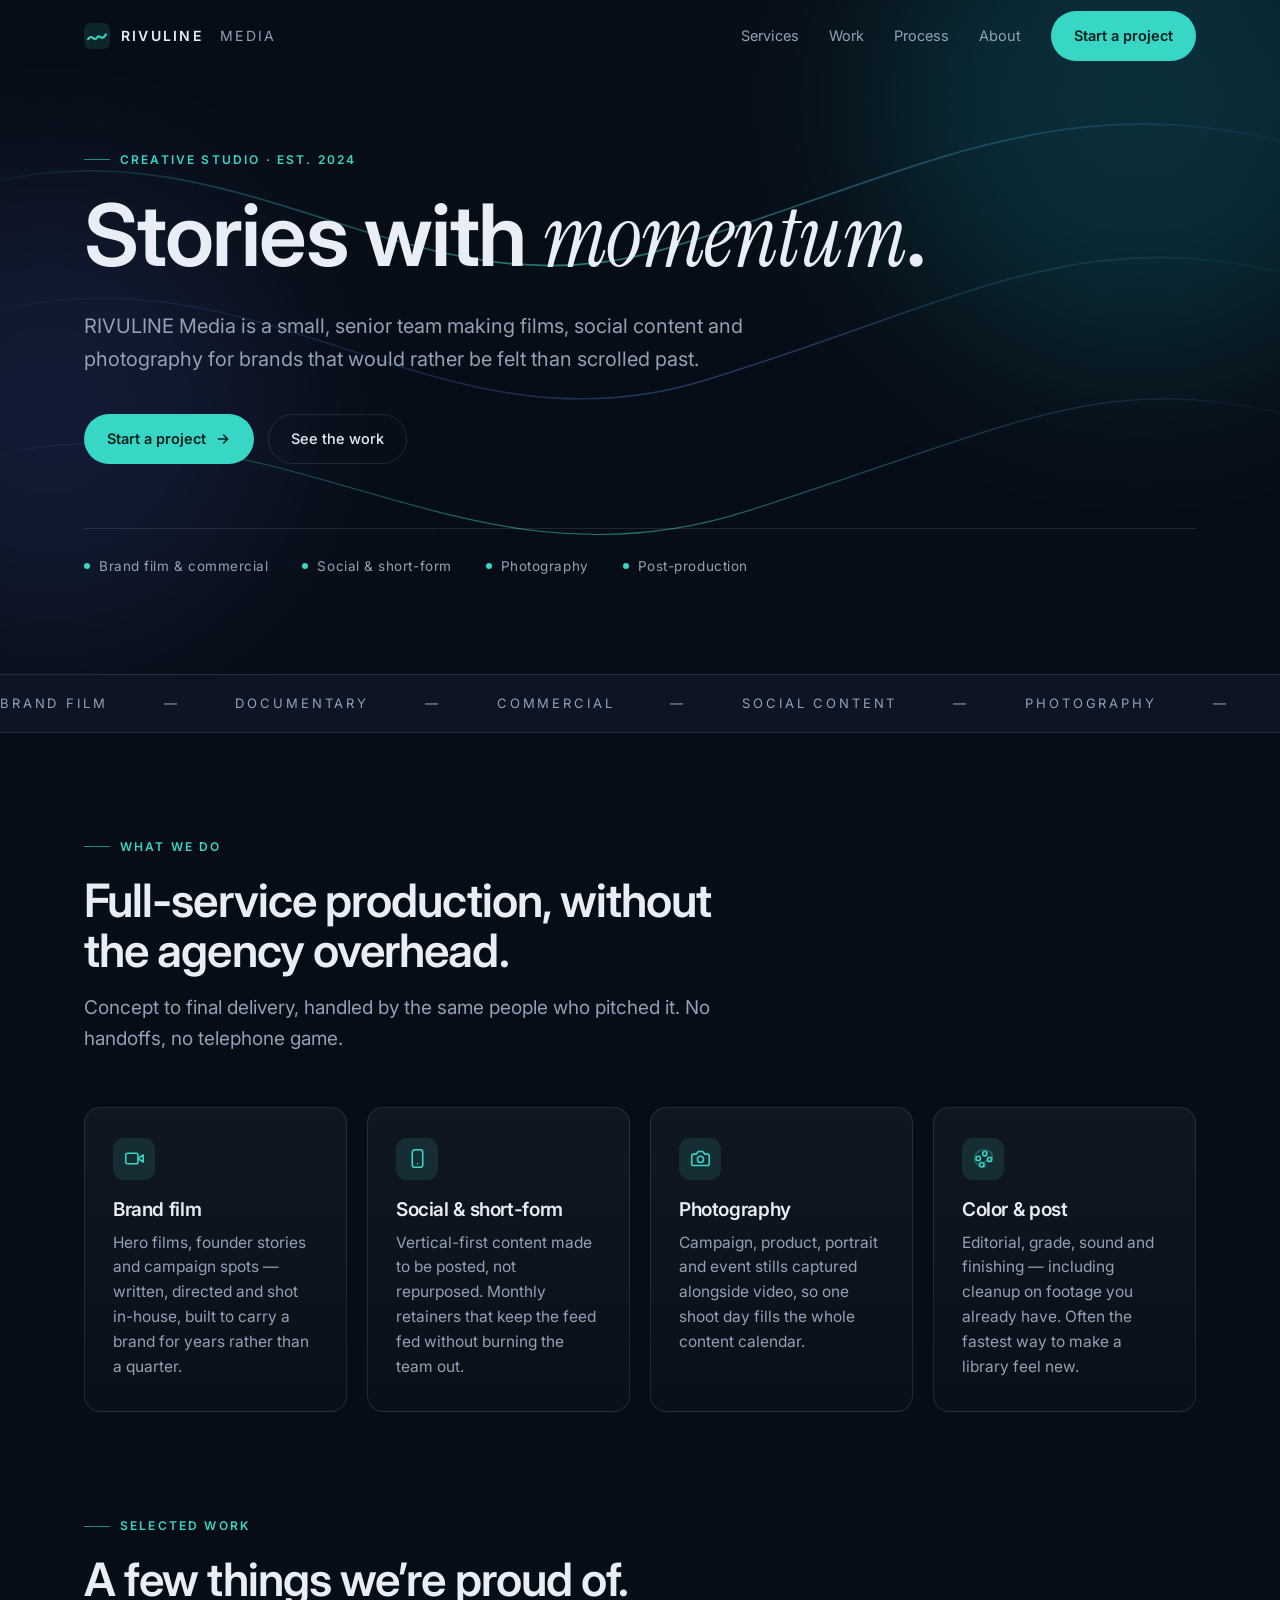
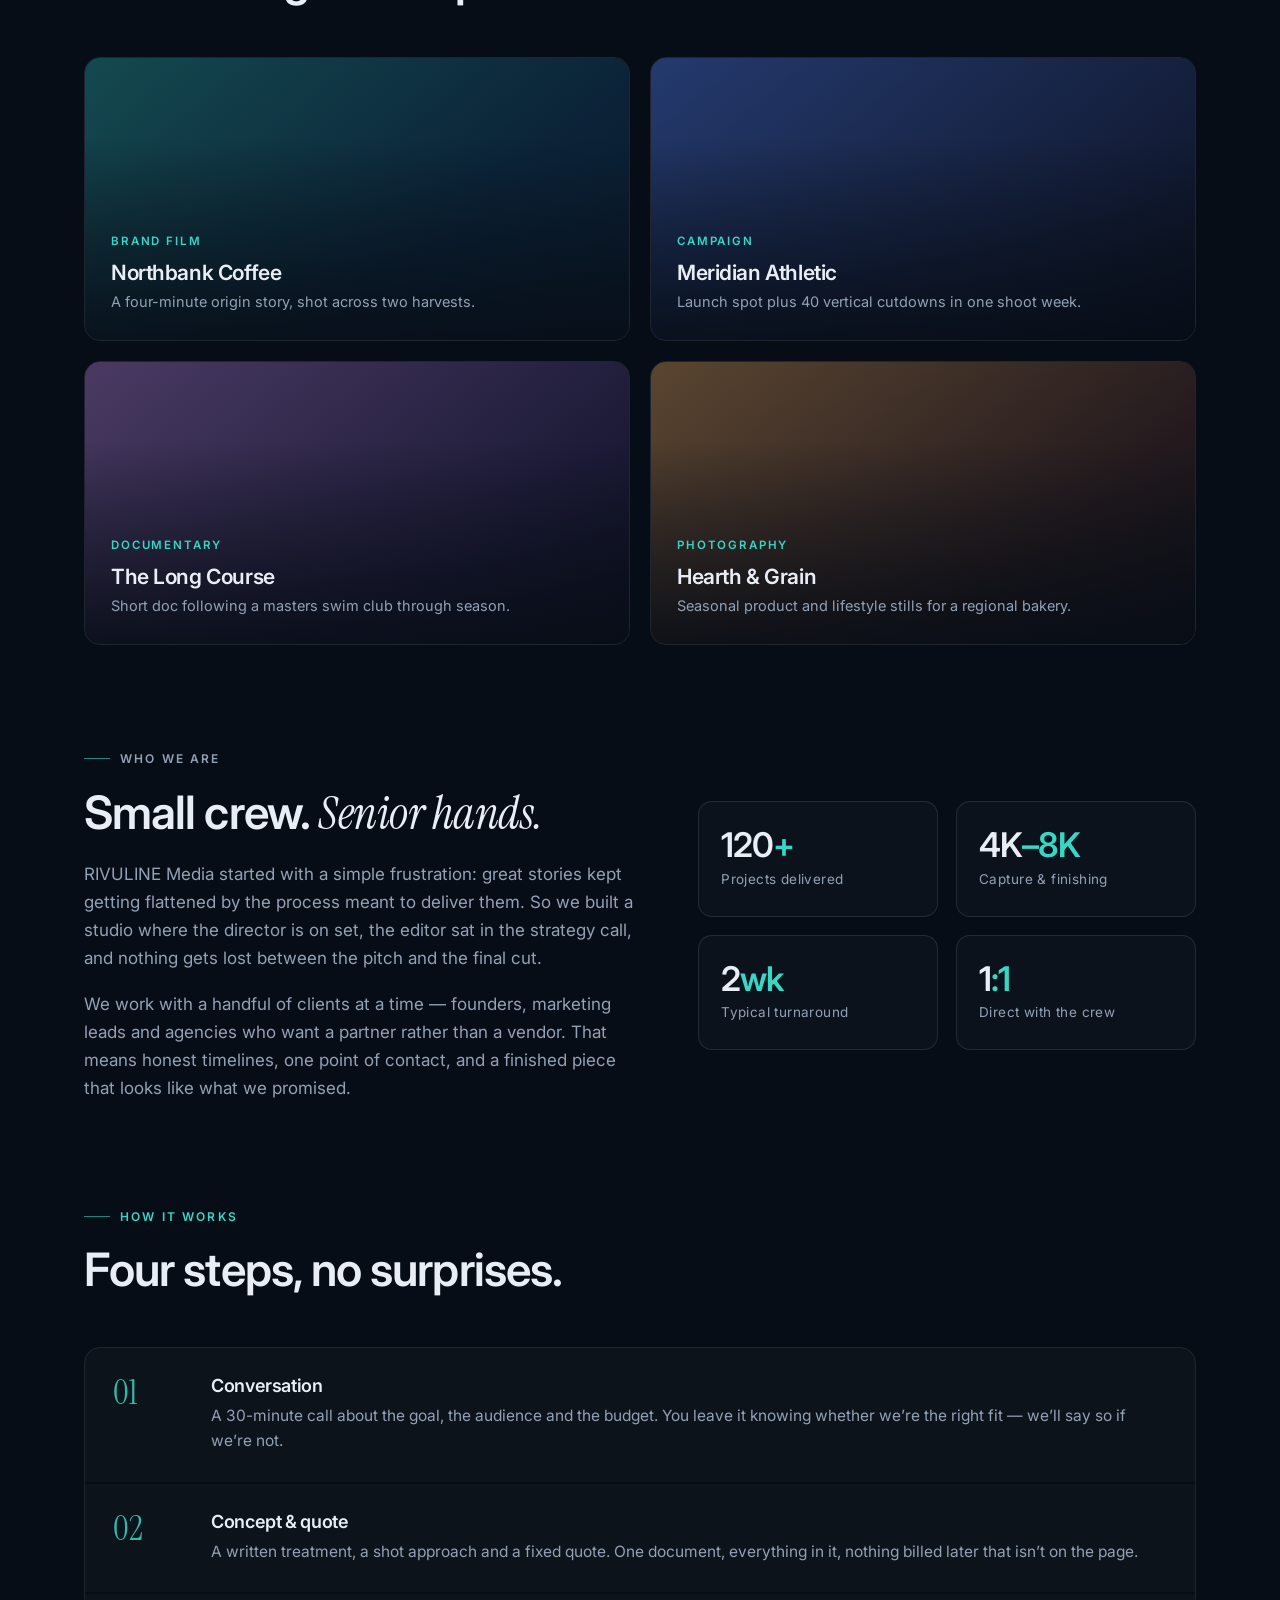
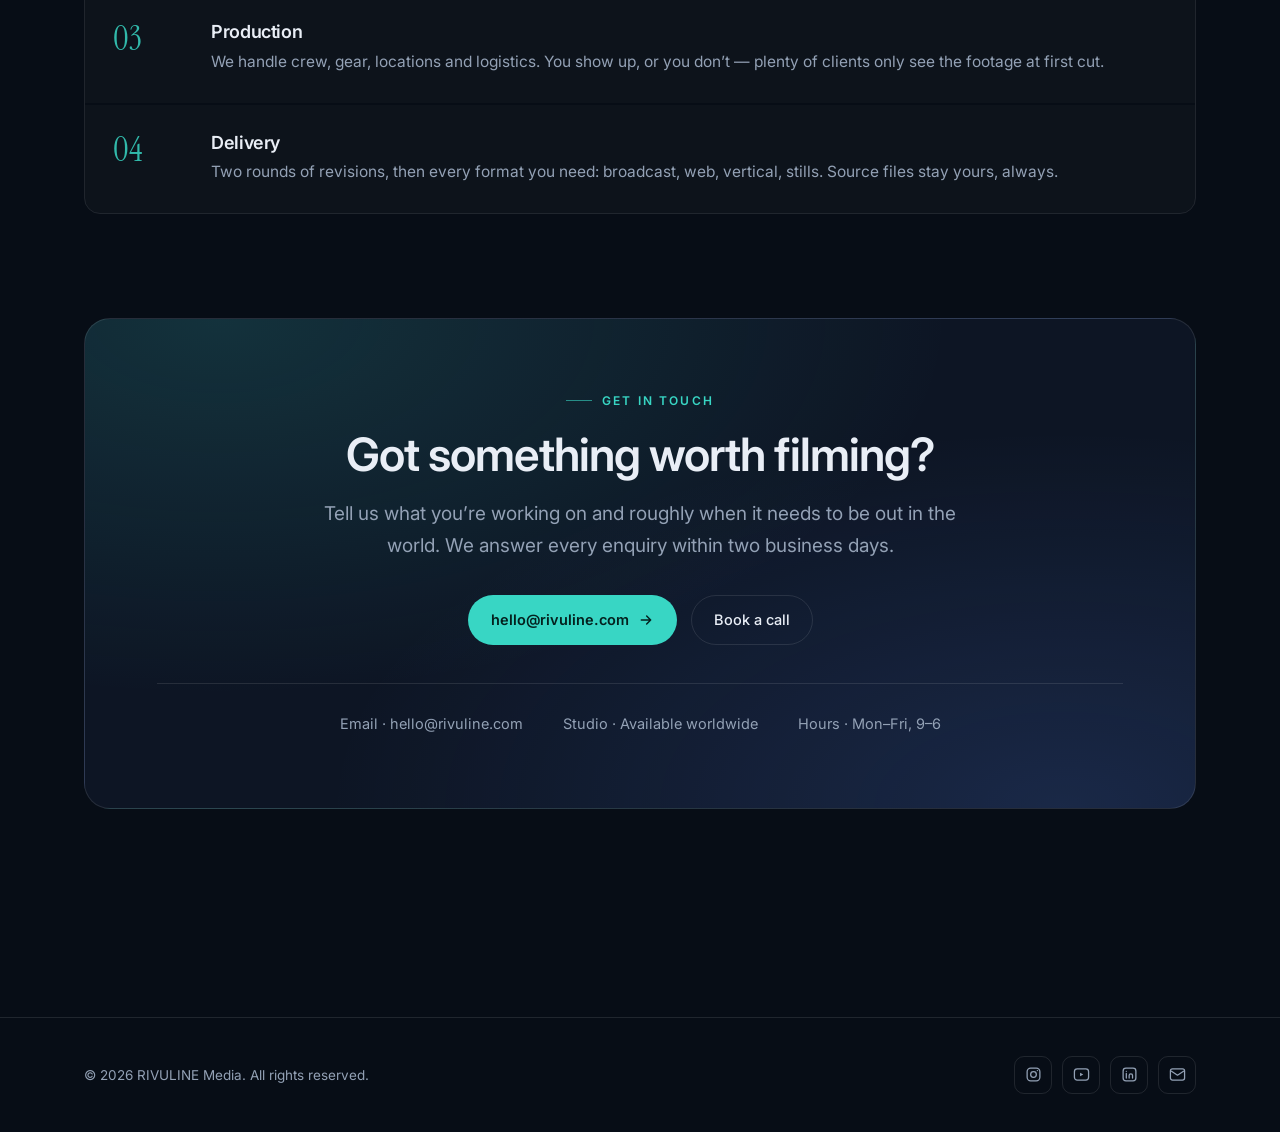
==== index.html @ d403c829 "Build single-page site for RIVULINE Media Replace the empty index.html with a complete, self-contain" ====
<!DOCTYPE html>
<html lang="en">
<head>
<meta charset="utf-8">
<meta name="viewport" content="width=device-width, initial-scale=1">
<title>RIVULINE Media — Stories with momentum</title>
<meta name="description" content="RIVULINE Media is a creative studio producing brand films, social content, photography and post-production for brands that want to be felt, not just seen.">
<meta name="theme-color" content="#070d16">

<meta property="og:type" content="website">
<meta property="og:title" content="RIVULINE Media — Stories with momentum">
<meta property="og:description" content="A creative studio producing brand films, social content, photography and post-production.">
<meta property="og:url" content="https://rivuline.com/">
<meta property="og:site_name" content="RIVULINE Media">
<meta name="twitter:card" content="summary_large_image">

<link rel="canonical" href="https://rivuline.com/">
<link rel="icon" href="data:image/svg+xml,%3Csvg xmlns='http://www.w3.org/2000/svg' viewBox='0 0 32 32'%3E%3Crect width='32' height='32' rx='8' fill='%23070d16'/%3E%3Cpath d='M5 20c4-8 8 4 11-2s5 6 11-4' fill='none' stroke='%2338d6c4' stroke-width='2.5' stroke-linecap='round'/%3E%3C/svg%3E">

<link rel="preconnect" href="https://fonts.googleapis.com">
<link rel="preconnect" href="https://fonts.gstatic.com" crossorigin>
<link href="https://fonts.googleapis.com/css2?family=Inter:wght@400;500;600&family=Instrument+Serif:ital@0;1&display=swap" rel="stylesheet">

<style>
:root{
  --ink:#070d16;
  --ink-2:#0d1524;
  --line:rgba(255,255,255,.10);
  --text:#e9eef6;
  --muted:#93a1b5;
  --accent:#38d6c4;
  --accent-2:#5b8cff;
  --max:1160px;
  --r:16px;
  --sans:"Inter",-apple-system,BlinkMacSystemFont,"Segoe UI",Roboto,Helvetica,Arial,sans-serif;
  --serif:"Instrument Serif",Georgia,"Times New Roman",serif;
}

*,*::before,*::after{box-sizing:border-box}
html{scroll-behavior:smooth;-webkit-text-size-adjust:100%}
body{
  margin:0;
  background:var(--ink);
  color:var(--text);
  font-family:var(--sans);
  font-size:17px;
  line-height:1.65;
  -webkit-font-smoothing:antialiased;
  overflow-x:hidden;
}
img{max-width:100%;display:block}
a{color:inherit}
::selection{background:var(--accent);color:var(--ink)}
:focus-visible{outline:2px solid var(--accent);outline-offset:3px;border-radius:4px}

.wrap{width:100%;max-width:var(--max);margin-inline:auto;padding-inline:24px}
section{position:relative}
.eyebrow{
  font-size:12px;letter-spacing:.18em;text-transform:uppercase;
  color:var(--accent);font-weight:600;margin:0 0 18px;
  display:flex;align-items:center;gap:10px;
}
.eyebrow::before{content:"";width:26px;height:1px;background:var(--accent);opacity:.6}
h1,h2,h3{line-height:1.1;margin:0;font-weight:600;letter-spacing:-.02em}
h2{font-size:clamp(30px,4.6vw,46px)}
.lede{color:var(--muted);font-size:clamp(16px,1.6vw,19px);max-width:56ch}
em.s{font-family:var(--serif);font-style:italic;font-weight:400;letter-spacing:-.01em}

/* ---------- nav ---------- */
.nav{
  position:fixed;inset:0 0 auto 0;z-index:50;
  transition:background .3s ease,border-color .3s ease,backdrop-filter .3s ease;
  border-bottom:1px solid transparent;
}
.nav.scrolled{
  background:rgba(7,13,22,.78);
  backdrop-filter:blur(14px);-webkit-backdrop-filter:blur(14px);
  border-bottom-color:var(--line);
}
.nav-in{display:flex;align-items:center;justify-content:space-between;height:72px;gap:16px}
.brand{
  display:flex;align-items:center;gap:11px;
  font-weight:600;letter-spacing:.16em;font-size:14px;text-decoration:none;
}
.brand svg{width:26px;height:26px;flex:none}
.brand span.sub{color:var(--muted);letter-spacing:.16em;font-weight:400}
.nav-links{display:flex;align-items:center;gap:30px}
.nav-links a{
  text-decoration:none;font-size:14.5px;color:var(--muted);
  transition:color .2s ease;
}
.nav-links a:hover{color:var(--text)}
.nav-links a.btn-primary,.nav-links a.btn-primary:hover{color:#04211e}
.nav-links a.btn-ghost,.nav-links a.btn-ghost:hover{color:var(--text)}
.btn{
  display:inline-flex;align-items:center;justify-content:center;gap:9px;
  padding:12px 22px;border-radius:999px;font-size:14.5px;font-weight:500;
  text-decoration:none;border:1px solid var(--line);
  transition:transform .2s ease,background .2s ease,border-color .2s ease,color .2s ease;
  white-space:nowrap;
}
.btn:hover{transform:translateY(-2px)}
.btn-primary{background:var(--accent);color:#04211e;border-color:transparent;font-weight:600}
.btn-primary:hover{background:#4ee7d4}
.btn-ghost:hover{border-color:rgba(255,255,255,.3);background:rgba(255,255,255,.04)}
.menu-btn{
  display:none;background:none;border:1px solid var(--line);color:var(--text);
  border-radius:10px;width:42px;height:42px;cursor:pointer;padding:0;
}
.menu-btn svg{width:20px;height:20px;margin:auto}

/* ---------- hero ---------- */
.hero{padding:150px 0 96px;overflow:hidden}
.hero-bg{position:absolute;inset:0;z-index:-1;pointer-events:none}
.hero-bg .glow{
  position:absolute;border-radius:50%;filter:blur(90px);opacity:.4;
}
.glow-a{width:520px;height:520px;background:#0f5f6b;top:-160px;right:-120px}
.glow-b{width:460px;height:460px;background:#22305e;top:180px;left:-180px;opacity:.5}
.streams{position:absolute;inset:0;width:100%;height:100%}
.streams path{
  fill:none;stroke-linecap:round;
  stroke-dasharray:1400;stroke-dashoffset:1400;
  animation:draw 3s cubic-bezier(.22,.8,.3,1) forwards;
}
@keyframes draw{to{stroke-dashoffset:0}}
.hero h1{font-size:clamp(42px,7.4vw,86px);max-width:16ch;margin-bottom:26px}
.hero .lede{font-size:clamp(17px,1.8vw,20px)}
.hero-actions{display:flex;flex-wrap:wrap;gap:14px;margin-top:38px}
.hero-meta{
  display:flex;flex-wrap:wrap;gap:14px 34px;margin-top:64px;
  padding-top:26px;border-top:1px solid var(--line);
  color:var(--muted);font-size:13.5px;letter-spacing:.04em;
}
.hero-meta span{display:flex;align-items:center;gap:9px}
.dot{width:6px;height:6px;border-radius:50%;background:var(--accent);flex:none}

/* ---------- marquee ---------- */
.strip{border-block:1px solid var(--line);background:var(--ink-2);overflow:hidden;padding:18px 0}
.track{display:flex;gap:56px;width:max-content;animation:slide 34s linear infinite}
.strip:hover .track{animation-play-state:paused}
@keyframes slide{to{transform:translateX(-50%)}}
.track span{
  color:var(--muted);font-size:13px;letter-spacing:.22em;text-transform:uppercase;
  white-space:nowrap;
}

/* ---------- generic section ---------- */
.sec{padding:104px 0}
.sec-head{max-width:62ch;margin-bottom:52px}

/* ---------- services ---------- */
.grid{display:grid;gap:20px}
.services{grid-template-columns:repeat(auto-fit,minmax(258px,1fr))}
.card{
  background:linear-gradient(180deg,rgba(255,255,255,.045),rgba(255,255,255,.015));
  border:1px solid var(--line);border-radius:var(--r);
  padding:30px 28px 32px;
  transition:transform .25s ease,border-color .25s ease,background .25s ease;
}
.card:hover{transform:translateY(-5px);border-color:rgba(56,214,196,.45)}
.card .ic{
  width:42px;height:42px;border-radius:11px;display:grid;place-items:center;
  background:rgba(56,214,196,.12);color:var(--accent);margin-bottom:20px;
}
.card .ic svg{width:21px;height:21px}
.card h3{font-size:19px;margin-bottom:10px}
.card p{margin:0;color:var(--muted);font-size:15.5px;line-height:1.6}

/* ---------- work ---------- */
.work{grid-template-columns:repeat(2,1fr)}
.tile{
  position:relative;border:1px solid var(--line);border-radius:var(--r);
  overflow:hidden;min-height:284px;display:flex;flex-direction:column;
  justify-content:flex-end;padding:26px;text-decoration:none;isolation:isolate;
  transition:transform .3s ease,border-color .3s ease;
}
.tile:hover{transform:translateY(-5px);border-color:rgba(255,255,255,.26)}
.tile::before{
  content:"";position:absolute;inset:0;z-index:-2;
  transition:transform .5s ease;
}
.tile:hover::before{transform:scale(1.06)}
.tile::after{
  content:"";position:absolute;inset:0;z-index:-1;
  background:linear-gradient(180deg,rgba(7,13,22,0) 28%,rgba(7,13,22,.86) 100%);
}
.t1::before{background:linear-gradient(140deg,#14494f,#0b2338 65%,#0a1a2c)}
.t2::before{background:linear-gradient(140deg,#243a6e,#131d38 70%,#0a1120)}
.t3::before{background:linear-gradient(140deg,#4a3a63,#1d1b38 70%,#0d1020)}
.t4::before{background:linear-gradient(140deg,#5a4530,#241a1e 70%,#0f1018)}
.tile .tag{
  font-size:11.5px;letter-spacing:.16em;text-transform:uppercase;
  color:var(--accent);margin-bottom:10px;font-weight:600;
}
.tile h3{font-size:21px;margin-bottom:6px}
.tile p{margin:0;color:var(--muted);font-size:14.5px}

/* ---------- about / stats ---------- */
.split{display:grid;grid-template-columns:1.05fr .95fr;gap:64px;align-items:center}
.stats{display:grid;grid-template-columns:1fr 1fr;gap:18px}
.stat{
  border:1px solid var(--line);border-radius:14px;padding:24px 22px;
  background:rgba(255,255,255,.025);
}
.stat b{display:block;font-size:34px;font-weight:600;letter-spacing:-.03em;line-height:1.1}
.stat b .u{color:var(--accent)}
.stat small{color:var(--muted);font-size:13.5px;letter-spacing:.03em}
.about p{color:var(--muted);margin:0 0 18px}
.about p:last-of-type{margin-bottom:0}

/* ---------- process ---------- */
.steps{counter-reset:s;display:grid;gap:2px;border:1px solid var(--line);border-radius:var(--r);overflow:hidden}
.step{
  display:grid;grid-template-columns:76px 1fr;gap:22px;align-items:start;
  padding:28px;background:rgba(255,255,255,.022);
  transition:background .25s ease;
}
.step:hover{background:rgba(255,255,255,.05)}
.step .n{
  font-family:var(--serif);font-size:34px;line-height:1;color:var(--accent);opacity:.85;
}
.step h3{font-size:18px;margin-bottom:7px}
.step p{margin:0;color:var(--muted);font-size:15.5px}

/* ---------- contact ---------- */
.cta{
  border:1px solid var(--line);border-radius:26px;padding:clamp(36px,6vw,72px);
  background:
    radial-gradient(120% 140% at 12% 0%,rgba(56,214,196,.15),transparent 55%),
    radial-gradient(120% 140% at 88% 100%,rgba(91,140,255,.16),transparent 55%),
    var(--ink-2);
  text-align:center;
}
.cta h2{margin-bottom:16px}
.cta .lede{margin-inline:auto;text-align:center}
.cta-actions{display:flex;flex-wrap:wrap;gap:14px;justify-content:center;margin-top:34px}
.contact-lines{
  display:flex;flex-wrap:wrap;gap:12px 40px;justify-content:center;
  margin-top:38px;padding-top:28px;border-top:1px solid var(--line);
  font-size:14.5px;color:var(--muted);
}
.contact-lines a{text-decoration:none;transition:color .2s ease}
.contact-lines a:hover{color:var(--accent)}

/* ---------- footer ---------- */
footer{border-top:1px solid var(--line);margin-top:104px;padding:38px 0}
.foot{display:flex;flex-wrap:wrap;gap:18px;align-items:center;justify-content:space-between}
.foot p{margin:0;color:var(--muted);font-size:13.5px}
.socials{display:flex;gap:10px}
.socials a{
  width:38px;height:38px;border:1px solid var(--line);border-radius:10px;
  display:grid;place-items:center;color:var(--muted);
  transition:color .2s ease,border-color .2s ease,transform .2s ease;
}
.socials a:hover{color:var(--accent);border-color:rgba(56,214,196,.5);transform:translateY(-2px)}
.socials svg{width:17px;height:17px}

/* ---------- reveal ---------- */
.rv{opacity:0;transform:translateY(22px);transition:opacity .7s ease,transform .7s ease}
.rv.in{opacity:1;transform:none}

/* ---------- responsive ---------- */
@media (max-width:900px){
  .split{grid-template-columns:1fr;gap:44px}
}
@media (max-width:640px){
  .work{grid-template-columns:1fr}
}
@media (max-width:760px){
  .menu-btn{display:grid}
  .nav-links{
    position:absolute;top:72px;left:0;right:0;
    flex-direction:column;align-items:stretch;gap:0;
    background:rgba(7,13,22,.97);backdrop-filter:blur(14px);
    border-block:1px solid var(--line);padding:8px 24px 20px;
    display:none;
  }
  .nav-links.open{display:flex}
  .nav-links a{padding:14px 0;border-bottom:1px solid var(--line);font-size:16px}
  .nav-links .btn{margin-top:14px;border-bottom:none;justify-content:center}
  .hero{padding:120px 0 76px}
  .sec{padding:76px 0}
  .step{grid-template-columns:1fr;gap:10px;padding:24px}
  .stats{grid-template-columns:1fr 1fr}
}
@media (max-width:420px){
  .hero-actions .btn{width:100%}
}
@media (prefers-reduced-motion:reduce){
  html{scroll-behavior:auto}
  *,*::before,*::after{animation-duration:.001ms!important;animation-iteration-count:1!important;transition-duration:.001ms!important}
  .rv{opacity:1;transform:none}
  .streams path{stroke-dashoffset:0}
}
</style>
</head>
<body>

<!-- ============ NAV ============ -->
<header class="nav" id="nav">
  <div class="wrap nav-in">
    <a class="brand" href="#top" aria-label="RIVULINE Media home">
      <svg viewBox="0 0 32 32" aria-hidden="true">
        <rect width="32" height="32" rx="8" fill="rgba(56,214,196,.12)"/>
        <path d="M5 20c4-8 8 4 11-2s5 6 11-4" fill="none" stroke="#38d6c4" stroke-width="2.5" stroke-linecap="round"/>
      </svg>
      RIVULINE&nbsp;<span class="sub">MEDIA</span>
    </a>

    <nav class="nav-links" id="navLinks" aria-label="Primary">
      <a href="#services">Services</a>
      <a href="#work">Work</a>
      <a href="#process">Process</a>
      <a href="#about">About</a>
      <a class="btn btn-primary" href="#contact">Start a project</a>
    </nav>

    <button class="menu-btn" id="menuBtn" aria-label="Toggle menu" aria-expanded="false" aria-controls="navLinks">
      <svg viewBox="0 0 24 24" fill="none" stroke="currentColor" stroke-width="2" stroke-linecap="round" aria-hidden="true">
        <path d="M3 6h18M3 12h18M3 18h18"/>
      </svg>
    </button>
  </div>
</header>

<main id="top">

<!-- ============ HERO ============ -->
<section class="hero">
  <div class="hero-bg" aria-hidden="true">
    <div class="glow glow-a"></div>
    <div class="glow glow-b"></div>
    <svg class="streams" viewBox="0 0 1200 620" preserveAspectRatio="xMidYMid slice">
      <defs>
        <linearGradient id="g1" x1="0" y1="0" x2="1" y2="0">
          <stop offset="0%" stop-color="#38d6c4" stop-opacity="0"/>
          <stop offset="45%" stop-color="#38d6c4" stop-opacity=".55"/>
          <stop offset="100%" stop-color="#5b8cff" stop-opacity="0"/>
        </linearGradient>
        <linearGradient id="g2" x1="0" y1="0" x2="1" y2="0">
          <stop offset="0%" stop-color="#5b8cff" stop-opacity="0"/>
          <stop offset="55%" stop-color="#5b8cff" stop-opacity=".35"/>
          <stop offset="100%" stop-color="#38d6c4" stop-opacity="0"/>
        </linearGradient>
      </defs>
      <path d="M-40 180C220 90 380 300 620 230S1000 60 1260 150" stroke="url(#g1)" stroke-width="1.6"/>
      <path d="M-40 300C240 200 400 430 660 350S1020 190 1260 270" stroke="url(#g2)" stroke-width="1.4" style="animation-delay:.25s"/>
      <path d="M-40 430C260 340 420 560 700 470S1040 330 1260 400" stroke="url(#g1)" stroke-width="1.1" style="animation-delay:.5s"/>
    </svg>
  </div>

  <div class="wrap">
    <p class="eyebrow rv">Creative studio &middot; Est. 2024</p>
    <h1 class="rv">Stories with <em class="s">momentum</em>.</h1>
    <p class="lede rv">RIVULINE Media is a small, senior team making films, social content and photography for brands that would rather be felt than scrolled past.</p>
    <div class="hero-actions rv">
      <a class="btn btn-primary" href="#contact">
        Start a project
        <svg viewBox="0 0 24 24" width="16" height="16" fill="none" stroke="currentColor" stroke-width="2.2" stroke-linecap="round" stroke-linejoin="round" aria-hidden="true"><path d="M5 12h14M13 6l6 6-6 6"/></svg>
      </a>
      <a class="btn btn-ghost" href="#work">See the work</a>
    </div>
    <div class="hero-meta rv">
      <span><i class="dot"></i> Brand film &amp; commercial</span>
      <span><i class="dot"></i> Social &amp; short-form</span>
      <span><i class="dot"></i> Photography</span>
      <span><i class="dot"></i> Post-production</span>
    </div>
  </div>
</section>

<!-- ============ MARQUEE ============ -->
<div class="strip" aria-hidden="true">
  <div class="track">
    <span>Brand Film</span><span>&mdash;</span><span>Documentary</span><span>&mdash;</span><span>Commercial</span><span>&mdash;</span><span>Social Content</span><span>&mdash;</span><span>Photography</span><span>&mdash;</span><span>Color &amp; Post</span><span>&mdash;</span>
    <span>Brand Film</span><span>&mdash;</span><span>Documentary</span><span>&mdash;</span><span>Commercial</span><span>&mdash;</span><span>Social Content</span><span>&mdash;</span><span>Photography</span><span>&mdash;</span><span>Color &amp; Post</span><span>&mdash;</span>
  </div>
</div>

<!-- ============ SERVICES ============ -->
<section class="sec" id="services">
  <div class="wrap">
    <div class="sec-head rv">
      <p class="eyebrow">What we do</p>
      <h2>Full-service production, without the agency overhead.</h2>
      <p class="lede" style="margin-top:16px">Concept to final delivery, handled by the same people who pitched it. No handoffs, no telephone game.</p>
    </div>

    <div class="grid services">
      <article class="card rv">
        <div class="ic"><svg viewBox="0 0 24 24" fill="none" stroke="currentColor" stroke-width="1.8" stroke-linecap="round" stroke-linejoin="round" aria-hidden="true"><path d="m22 8-6 4 6 4V8Z"/><rect x="2" y="6" width="14" height="12" rx="2"/></svg></div>
        <h3>Brand film</h3>
        <p>Hero films, founder stories and campaign spots — written, directed and shot in-house, built to carry a brand for years rather than a quarter.</p>
      </article>

      <article class="card rv">
        <div class="ic"><svg viewBox="0 0 24 24" fill="none" stroke="currentColor" stroke-width="1.8" stroke-linecap="round" stroke-linejoin="round" aria-hidden="true"><rect x="6" y="2" width="12" height="20" rx="3"/><path d="M12 18h.01"/></svg></div>
        <h3>Social &amp; short-form</h3>
        <p>Vertical-first content made to be posted, not repurposed. Monthly retainers that keep the feed fed without burning the team out.</p>
      </article>

      <article class="card rv">
        <div class="ic"><svg viewBox="0 0 24 24" fill="none" stroke="currentColor" stroke-width="1.8" stroke-linecap="round" stroke-linejoin="round" aria-hidden="true"><path d="M14.5 4h-5L7 7H4a2 2 0 0 0-2 2v9a2 2 0 0 0 2 2h16a2 2 0 0 0 2-2V9a2 2 0 0 0-2-2h-3l-2.5-3Z"/><circle cx="12" cy="13" r="3.5"/></svg></div>
        <h3>Photography</h3>
        <p>Campaign, product, portrait and event stills captured alongside video, so one shoot day fills the whole content calendar.</p>
      </article>

      <article class="card rv">
        <div class="ic"><svg viewBox="0 0 24 24" fill="none" stroke="currentColor" stroke-width="1.8" stroke-linecap="round" stroke-linejoin="round" aria-hidden="true"><circle cx="13.5" cy="6.5" r="2.5"/><circle cx="19" cy="13" r="2.5"/><circle cx="6" cy="12" r="2.5"/><circle cx="10" cy="19" r="2.5"/><path d="M12 2a10 10 0 1 0 0 20c1.1 0 2-.9 2-2 0-1.5-1-1.8-1-3 0-1.1.9-2 2-2h1a6 6 0 0 0 6-6c0-4.4-4.5-7-10-7Z" opacity=".35"/></svg></div>
        <h3>Color &amp; post</h3>
        <p>Editorial, grade, sound and finishing — including cleanup on footage you already have. Often the fastest way to make a library feel new.</p>
      </article>
    </div>
  </div>
</section>

<!-- ============ WORK ============ -->
<section class="sec" id="work" style="padding-top:0">
  <div class="wrap">
    <div class="sec-head rv">
      <p class="eyebrow">Selected work</p>
      <h2>A few things we&rsquo;re proud of.</h2>
    </div>

    <div class="grid work">
      <a class="tile t1 rv" href="#contact">
        <span class="tag">Brand film</span>
        <h3>Northbank Coffee</h3>
        <p>A four-minute origin story, shot across two harvests.</p>
      </a>
      <a class="tile t2 rv" href="#contact">
        <span class="tag">Campaign</span>
        <h3>Meridian Athletic</h3>
        <p>Launch spot plus 40 vertical cutdowns in one shoot week.</p>
      </a>
      <a class="tile t3 rv" href="#contact">
        <span class="tag">Documentary</span>
        <h3>The Long Course</h3>
        <p>Short doc following a masters swim club through season.</p>
      </a>
      <a class="tile t4 rv" href="#contact">
        <span class="tag">Photography</span>
        <h3>Hearth &amp; Grain</h3>
        <p>Seasonal product and lifestyle stills for a regional bakery.</p>
      </a>
    </div>
  </div>
</section>

<!-- ============ ABOUT ============ -->
<section class="sec" id="about" style="padding-top:0">
  <div class="wrap split">
    <div class="about rv">
      <p class="eyebrow">Who we are</p>
      <h2 style="margin-bottom:22px">Small crew. <em class="s">Senior hands.</em></h2>
      <p>RIVULINE Media started with a simple frustration: great stories kept getting flattened by the process meant to deliver them. So we built a studio where the director is on set, the editor sat in the strategy call, and nothing gets lost between the pitch and the final cut.</p>
      <p>We work with a handful of clients at a time — founders, marketing leads and agencies who want a partner rather than a vendor. That means honest timelines, one point of contact, and a finished piece that looks like what we promised.</p>
    </div>

    <div class="stats rv">
      <div class="stat"><b>120<span class="u">+</span></b><small>Projects delivered</small></div>
      <div class="stat"><b>4K<span class="u">&ndash;8K</span></b><small>Capture &amp; finishing</small></div>
      <div class="stat"><b>2<span class="u">wk</span></b><small>Typical turnaround</small></div>
      <div class="stat"><b>1<span class="u">:1</span></b><small>Direct with the crew</small></div>
    </div>
  </div>
</section>

<!-- ============ PROCESS ============ -->
<section class="sec" id="process" style="padding-top:0">
  <div class="wrap">
    <div class="sec-head rv">
      <p class="eyebrow">How it works</p>
      <h2>Four steps, no surprises.</h2>
    </div>

    <div class="steps rv">
      <div class="step">
        <div class="n">01</div>
        <div><h3>Conversation</h3><p>A 30-minute call about the goal, the audience and the budget. You leave it knowing whether we&rsquo;re the right fit — we&rsquo;ll say so if we&rsquo;re not.</p></div>
      </div>
      <div class="step">
        <div class="n">02</div>
        <div><h3>Concept &amp; quote</h3><p>A written treatment, a shot approach and a fixed quote. One document, everything in it, nothing billed later that isn&rsquo;t on the page.</p></div>
      </div>
      <div class="step">
        <div class="n">03</div>
        <div><h3>Production</h3><p>We handle crew, gear, locations and logistics. You show up, or you don&rsquo;t — plenty of clients only see the footage at first cut.</p></div>
      </div>
      <div class="step">
        <div class="n">04</div>
        <div><h3>Delivery</h3><p>Two rounds of revisions, then every format you need: broadcast, web, vertical, stills. Source files stay yours, always.</p></div>
      </div>
    </div>
  </div>
</section>

<!-- ============ CONTACT ============ -->
<section class="sec" id="contact" style="padding-top:0">
  <div class="wrap">
    <div class="cta rv">
      <p class="eyebrow" style="justify-content:center">Get in touch</p>
      <h2>Got something worth filming?</h2>
      <p class="lede">Tell us what you&rsquo;re working on and roughly when it needs to be out in the world. We answer every enquiry within two business days.</p>
      <div class="cta-actions">
        <a class="btn btn-primary" href="mailto:hello@rivuline.com?subject=Project%20enquiry">
          hello@rivuline.com
          <svg viewBox="0 0 24 24" width="16" height="16" fill="none" stroke="currentColor" stroke-width="2.2" stroke-linecap="round" stroke-linejoin="round" aria-hidden="true"><path d="M5 12h14M13 6l6 6-6 6"/></svg>
        </a>
        <a class="btn btn-ghost" href="mailto:hello@rivuline.com?subject=Book%20a%20call">Book a call</a>
      </div>
      <div class="contact-lines">
        <span>Email &middot; <a href="mailto:hello@rivuline.com">hello@rivuline.com</a></span>
        <span>Studio &middot; Available worldwide</span>
        <span>Hours &middot; Mon&ndash;Fri, 9&ndash;6</span>
      </div>
    </div>
  </div>
</section>

</main>

<!-- ============ FOOTER ============ -->
<footer>
  <div class="wrap foot">
    <p>&copy; <span id="yr">2026</span> RIVULINE Media. All rights reserved.</p>
    <div class="socials">
      <a href="#" aria-label="Instagram">
        <svg viewBox="0 0 24 24" fill="none" stroke="currentColor" stroke-width="1.8" aria-hidden="true"><rect x="3" y="3" width="18" height="18" rx="5"/><circle cx="12" cy="12" r="4"/><circle cx="17.5" cy="6.5" r="1" fill="currentColor" stroke="none"/></svg>
      </a>
      <a href="#" aria-label="Vimeo">
        <svg viewBox="0 0 24 24" fill="none" stroke="currentColor" stroke-width="1.8" stroke-linejoin="round" aria-hidden="true"><rect x="2" y="4" width="20" height="16" rx="4"/><path d="M10 9.5v5l4.5-2.5L10 9.5Z" fill="currentColor" stroke="none"/></svg>
      </a>
      <a href="#" aria-label="LinkedIn">
        <svg viewBox="0 0 24 24" fill="none" stroke="currentColor" stroke-width="1.8" stroke-linecap="round" aria-hidden="true"><rect x="3" y="3" width="18" height="18" rx="4"/><path d="M7.5 10.5V17M7.5 7.5v.01M11.5 17v-3.6a2.4 2.4 0 0 1 4.8 0V17"/></svg>
      </a>
      <a href="mailto:hello@rivuline.com" aria-label="Email">
        <svg viewBox="0 0 24 24" fill="none" stroke="currentColor" stroke-width="1.8" stroke-linejoin="round" aria-hidden="true"><rect x="2" y="4" width="20" height="16" rx="3"/><path d="m3 7 9 6 9-6"/></svg>
      </a>
    </div>
  </div>
</footer>

<script>
(function () {
  // year
  document.getElementById('yr').textContent = new Date().getFullYear();

  // sticky nav state
  var nav = document.getElementById('nav');
  var onScroll = function () {
    nav.classList.toggle('scrolled', window.scrollY > 12);
  };
  onScroll();
  window.addEventListener('scroll', onScroll, { passive: true });

  // mobile menu
  var btn = document.getElementById('menuBtn');
  var links = document.getElementById('navLinks');
  var setMenu = function (open) {
    links.classList.toggle('open', open);
    btn.setAttribute('aria-expanded', open ? 'true' : 'false');
  };
  btn.addEventListener('click', function () {
    setMenu(!links.classList.contains('open'));
  });
  links.addEventListener('click', function (e) {
    if (e.target.closest('a')) setMenu(false);
  });
  document.addEventListener('keydown', function (e) {
    if (e.key === 'Escape') setMenu(false);
  });

  // reveal on scroll
  var items = document.querySelectorAll('.rv');
  if (!('IntersectionObserver' in window) ||
      window.matchMedia('(prefers-reduced-motion: reduce)').matches) {
    items.forEach(function (el) { el.classList.add('in'); });
    return;
  }
  var io = new IntersectionObserver(function (entries) {
    entries.forEach(function (entry, i) {
      if (!entry.isIntersecting) return;
      var el = entry.target;
      el.style.transitionDelay = Math.min(i * 70, 280) + 'ms';
      el.classList.add('in');
      io.unobserve(el);
    });
  }, { rootMargin: '0px 0px -6% 0px', threshold: 0 });
  items.forEach(function (el) { io.observe(el); });
})();
</script>

</body>
</html>
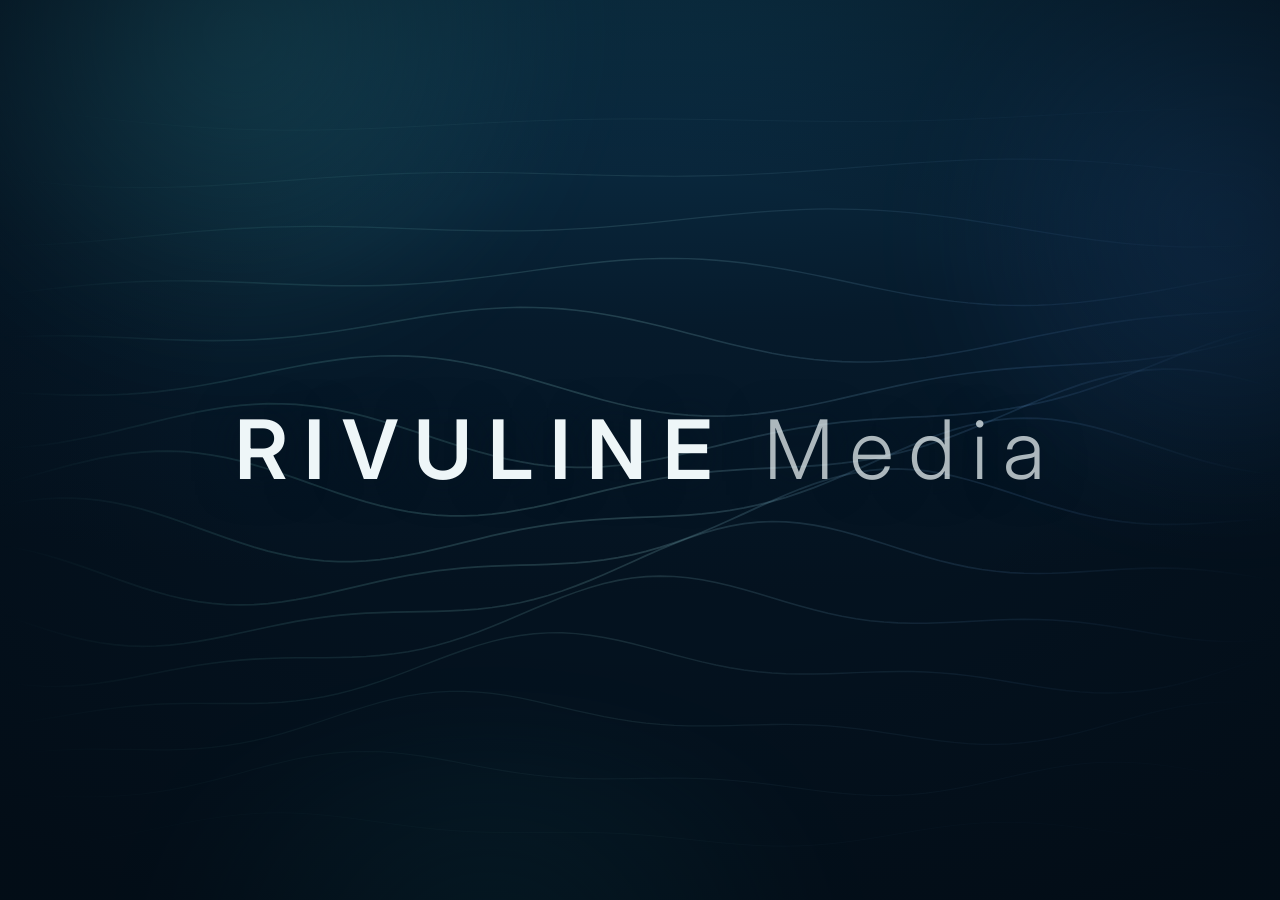
==== commit 9a7872af: "Replace landing page with wordmark-only aquatic splash The page now shows nothing but "RIVULINE Medi" ====
--- a/index.html
+++ b/index.html
@@ -3,592 +3,247 @@
 <head>
 <meta charset="utf-8">
 <meta name="viewport" content="width=device-width, initial-scale=1">
-<title>RIVULINE Media — Stories with momentum</title>
-<meta name="description" content="RIVULINE Media is a creative studio producing brand films, social content, photography and post-production for brands that want to be felt, not just seen.">
-<meta name="theme-color" content="#070d16">
+<title>RIVULINE Media</title>
+<meta name="description" content="RIVULINE Media">
+<meta name="theme-color" content="#04121f">
 
 <meta property="og:type" content="website">
-<meta property="og:title" content="RIVULINE Media — Stories with momentum">
-<meta property="og:description" content="A creative studio producing brand films, social content, photography and post-production.">
+<meta property="og:title" content="RIVULINE Media">
 <meta property="og:url" content="https://rivuline.com/">
 <meta property="og:site_name" content="RIVULINE Media">
-<meta name="twitter:card" content="summary_large_image">
+<meta name="twitter:card" content="summary">
 
 <link rel="canonical" href="https://rivuline.com/">
-<link rel="icon" href="data:image/svg+xml,%3Csvg xmlns='http://www.w3.org/2000/svg' viewBox='0 0 32 32'%3E%3Crect width='32' height='32' rx='8' fill='%23070d16'/%3E%3Cpath d='M5 20c4-8 8 4 11-2s5 6 11-4' fill='none' stroke='%2338d6c4' stroke-width='2.5' stroke-linecap='round'/%3E%3C/svg%3E">
+<link rel="icon" href="data:image/svg+xml,%3Csvg xmlns='http://www.w3.org/2000/svg' viewBox='0 0 32 32'%3E%3Crect width='32' height='32' rx='8' fill='%2304121f'/%3E%3Cpath d='M4 19c3.5-6 7 3 10.5-1.5S21 21 28 13' fill='none' stroke='%236fd8d2' stroke-width='2.4' stroke-linecap='round'/%3E%3C/svg%3E">
 
 <link rel="preconnect" href="https://fonts.googleapis.com">
 <link rel="preconnect" href="https://fonts.gstatic.com" crossorigin>
-<link href="https://fonts.googleapis.com/css2?family=Inter:wght@400;500;600&family=Instrument+Serif:ital@0;1&display=swap" rel="stylesheet">
+<link href="https://fonts.googleapis.com/css2?family=Inter:wght@300;400;600&display=swap" rel="stylesheet">
 
 <style>
 :root{
-  --ink:#070d16;
-  --ink-2:#0d1524;
-  --line:rgba(255,255,255,.10);
-  --text:#e9eef6;
-  --muted:#93a1b5;
-  --accent:#38d6c4;
-  --accent-2:#5b8cff;
-  --max:1160px;
-  --r:16px;
-  --sans:"Inter",-apple-system,BlinkMacSystemFont,"Segoe UI",Roboto,Helvetica,Arial,sans-serif;
-  --serif:"Instrument Serif",Georgia,"Times New Roman",serif;
-}
-
+  --deep:#04121f;
+  --text:#eef6f8;
+  --accent:#7fe0d8;
+}
 *,*::before,*::after{box-sizing:border-box}
-html{scroll-behavior:smooth;-webkit-text-size-adjust:100%}
+html,body{height:100%}
 body{
   margin:0;
-  background:var(--ink);
+  background:var(--deep);
   color:var(--text);
-  font-family:var(--sans);
-  font-size:17px;
-  line-height:1.65;
+  font-family:"Inter",-apple-system,BlinkMacSystemFont,"Segoe UI",Roboto,Helvetica,Arial,sans-serif;
   -webkit-font-smoothing:antialiased;
-  overflow-x:hidden;
-}
-img{max-width:100%;display:block}
-a{color:inherit}
-::selection{background:var(--accent);color:var(--ink)}
-:focus-visible{outline:2px solid var(--accent);outline-offset:3px;border-radius:4px}
-
-.wrap{width:100%;max-width:var(--max);margin-inline:auto;padding-inline:24px}
-section{position:relative}
-.eyebrow{
-  font-size:12px;letter-spacing:.18em;text-transform:uppercase;
-  color:var(--accent);font-weight:600;margin:0 0 18px;
-  display:flex;align-items:center;gap:10px;
-}
-.eyebrow::before{content:"";width:26px;height:1px;background:var(--accent);opacity:.6}
-h1,h2,h3{line-height:1.1;margin:0;font-weight:600;letter-spacing:-.02em}
-h2{font-size:clamp(30px,4.6vw,46px)}
-.lede{color:var(--muted);font-size:clamp(16px,1.6vw,19px);max-width:56ch}
-em.s{font-family:var(--serif);font-style:italic;font-weight:400;letter-spacing:-.01em}
-
-/* ---------- nav ---------- */
-.nav{
-  position:fixed;inset:0 0 auto 0;z-index:50;
-  transition:background .3s ease,border-color .3s ease,backdrop-filter .3s ease;
-  border-bottom:1px solid transparent;
-}
-.nav.scrolled{
-  background:rgba(7,13,22,.78);
-  backdrop-filter:blur(14px);-webkit-backdrop-filter:blur(14px);
-  border-bottom-color:var(--line);
-}
-.nav-in{display:flex;align-items:center;justify-content:space-between;height:72px;gap:16px}
-.brand{
-  display:flex;align-items:center;gap:11px;
-  font-weight:600;letter-spacing:.16em;font-size:14px;text-decoration:none;
-}
-.brand svg{width:26px;height:26px;flex:none}
-.brand span.sub{color:var(--muted);letter-spacing:.16em;font-weight:400}
-.nav-links{display:flex;align-items:center;gap:30px}
-.nav-links a{
-  text-decoration:none;font-size:14.5px;color:var(--muted);
-  transition:color .2s ease;
-}
-.nav-links a:hover{color:var(--text)}
-.nav-links a.btn-primary,.nav-links a.btn-primary:hover{color:#04211e}
-.nav-links a.btn-ghost,.nav-links a.btn-ghost:hover{color:var(--text)}
-.btn{
-  display:inline-flex;align-items:center;justify-content:center;gap:9px;
-  padding:12px 22px;border-radius:999px;font-size:14.5px;font-weight:500;
-  text-decoration:none;border:1px solid var(--line);
-  transition:transform .2s ease,background .2s ease,border-color .2s ease,color .2s ease;
+  overflow:hidden;
+}
+
+.stage{
+  position:fixed;
+  inset:0;
+  display:grid;
+  place-items:center;
+  isolation:isolate;
+}
+
+/* ---- depth gradient ---- */
+.stage::before{
+  content:"";
+  position:absolute;inset:0;z-index:0;
+  background:
+    radial-gradient(120% 78% at 50% -12%, #10425a 0%, #0a2a40 34%, #061a2b 62%, #04121f 100%),
+    linear-gradient(180deg,#062033 0%,#04121f 70%,#020b14 100%);
+}
+
+/* ---- drifting light shafts (surface caustics) ---- */
+.caustics{
+  position:absolute;inset:-15%;z-index:1;
+  pointer-events:none;
+  filter:blur(46px);
+  opacity:.5;
+}
+.caustics i{
+  position:absolute;
+  display:block;
+  border-radius:50%;
+  mix-blend-mode:screen;
+}
+.c1{
+  width:62vw;height:52vw;left:2%;top:-14%;
+  background:radial-gradient(circle at 50% 50%, rgba(74,196,196,.42), rgba(74,196,196,0) 68%);
+  animation:drift1 26s ease-in-out infinite alternate;
+}
+.c2{
+  width:54vw;height:46vw;right:-6%;top:6%;
+  background:radial-gradient(circle at 50% 50%, rgba(56,128,214,.38), rgba(56,128,214,0) 68%);
+  animation:drift2 32s ease-in-out infinite alternate;
+}
+.c3{
+  width:70vw;height:40vw;left:14%;bottom:-18%;
+  background:radial-gradient(circle at 50% 50%, rgba(30,150,160,.3), rgba(30,150,160,0) 70%);
+  animation:drift3 38s ease-in-out infinite alternate;
+}
+@keyframes drift1{
+  from{transform:translate3d(0,0,0) scale(1)}
+  to{transform:translate3d(7vw,5vh,0) scale(1.14)}
+}
+@keyframes drift2{
+  from{transform:translate3d(0,0,0) scale(1.08)}
+  to{transform:translate3d(-8vw,7vh,0) scale(.94)}
+}
+@keyframes drift3{
+  from{transform:translate3d(0,0,0) scale(1)}
+  to{transform:translate3d(-6vw,-5vh,0) scale(1.12)}
+}
+
+/* ---- flowing current lines ---- */
+#waves{
+  position:absolute;inset:0;z-index:2;
+  width:100%;height:100%;
+  pointer-events:none;
+}
+
+/* ---- vignette + fine grain ---- */
+.stage::after{
+  content:"";
+  position:absolute;inset:0;z-index:3;
+  pointer-events:none;
+  background:
+    radial-gradient(78% 62% at 50% 46%, rgba(0,0,0,0) 42%, rgba(2,9,16,.55) 100%);
+}
+
+/* ---- wordmark ---- */
+.mark{
+  position:relative;z-index:4;
+  margin:0;
+  padding:0 24px;
+  text-align:center;
+  font-size:clamp(22px,7vw,82px);
+  font-weight:600;
+  letter-spacing:.2em;
+  text-indent:.2em;            /* balance the trailing letter-space */
+  line-height:1.25;
   white-space:nowrap;
-}
-.btn:hover{transform:translateY(-2px)}
-.btn-primary{background:var(--accent);color:#04211e;border-color:transparent;font-weight:600}
-.btn-primary:hover{background:#4ee7d4}
-.btn-ghost:hover{border-color:rgba(255,255,255,.3);background:rgba(255,255,255,.04)}
-.menu-btn{
-  display:none;background:none;border:1px solid var(--line);color:var(--text);
-  border-radius:10px;width:42px;height:42px;cursor:pointer;padding:0;
-}
-.menu-btn svg{width:20px;height:20px;margin:auto}
-
-/* ---------- hero ---------- */
-.hero{padding:150px 0 96px;overflow:hidden}
-.hero-bg{position:absolute;inset:0;z-index:-1;pointer-events:none}
-.hero-bg .glow{
-  position:absolute;border-radius:50%;filter:blur(90px);opacity:.4;
-}
-.glow-a{width:520px;height:520px;background:#0f5f6b;top:-160px;right:-120px}
-.glow-b{width:460px;height:460px;background:#22305e;top:180px;left:-180px;opacity:.5}
-.streams{position:absolute;inset:0;width:100%;height:100%}
-.streams path{
-  fill:none;stroke-linecap:round;
-  stroke-dasharray:1400;stroke-dashoffset:1400;
-  animation:draw 3s cubic-bezier(.22,.8,.3,1) forwards;
-}
-@keyframes draw{to{stroke-dashoffset:0}}
-.hero h1{font-size:clamp(42px,7.4vw,86px);max-width:16ch;margin-bottom:26px}
-.hero .lede{font-size:clamp(17px,1.8vw,20px)}
-.hero-actions{display:flex;flex-wrap:wrap;gap:14px;margin-top:38px}
-.hero-meta{
-  display:flex;flex-wrap:wrap;gap:14px 34px;margin-top:64px;
-  padding-top:26px;border-top:1px solid var(--line);
-  color:var(--muted);font-size:13.5px;letter-spacing:.04em;
-}
-.hero-meta span{display:flex;align-items:center;gap:9px}
-.dot{width:6px;height:6px;border-radius:50%;background:var(--accent);flex:none}
-
-/* ---------- marquee ---------- */
-.strip{border-block:1px solid var(--line);background:var(--ink-2);overflow:hidden;padding:18px 0}
-.track{display:flex;gap:56px;width:max-content;animation:slide 34s linear infinite}
-.strip:hover .track{animation-play-state:paused}
-@keyframes slide{to{transform:translateX(-50%)}}
-.track span{
-  color:var(--muted);font-size:13px;letter-spacing:.22em;text-transform:uppercase;
-  white-space:nowrap;
-}
-
-/* ---------- generic section ---------- */
-.sec{padding:104px 0}
-.sec-head{max-width:62ch;margin-bottom:52px}
-
-/* ---------- services ---------- */
-.grid{display:grid;gap:20px}
-.services{grid-template-columns:repeat(auto-fit,minmax(258px,1fr))}
-.card{
-  background:linear-gradient(180deg,rgba(255,255,255,.045),rgba(255,255,255,.015));
-  border:1px solid var(--line);border-radius:var(--r);
-  padding:30px 28px 32px;
-  transition:transform .25s ease,border-color .25s ease,background .25s ease;
-}
-.card:hover{transform:translateY(-5px);border-color:rgba(56,214,196,.45)}
-.card .ic{
-  width:42px;height:42px;border-radius:11px;display:grid;place-items:center;
-  background:rgba(56,214,196,.12);color:var(--accent);margin-bottom:20px;
-}
-.card .ic svg{width:21px;height:21px}
-.card h3{font-size:19px;margin-bottom:10px}
-.card p{margin:0;color:var(--muted);font-size:15.5px;line-height:1.6}
-
-/* ---------- work ---------- */
-.work{grid-template-columns:repeat(2,1fr)}
-.tile{
-  position:relative;border:1px solid var(--line);border-radius:var(--r);
-  overflow:hidden;min-height:284px;display:flex;flex-direction:column;
-  justify-content:flex-end;padding:26px;text-decoration:none;isolation:isolate;
-  transition:transform .3s ease,border-color .3s ease;
-}
-.tile:hover{transform:translateY(-5px);border-color:rgba(255,255,255,.26)}
-.tile::before{
-  content:"";position:absolute;inset:0;z-index:-2;
-  transition:transform .5s ease;
-}
-.tile:hover::before{transform:scale(1.06)}
-.tile::after{
-  content:"";position:absolute;inset:0;z-index:-1;
-  background:linear-gradient(180deg,rgba(7,13,22,0) 28%,rgba(7,13,22,.86) 100%);
-}
-.t1::before{background:linear-gradient(140deg,#14494f,#0b2338 65%,#0a1a2c)}
-.t2::before{background:linear-gradient(140deg,#243a6e,#131d38 70%,#0a1120)}
-.t3::before{background:linear-gradient(140deg,#4a3a63,#1d1b38 70%,#0d1020)}
-.t4::before{background:linear-gradient(140deg,#5a4530,#241a1e 70%,#0f1018)}
-.tile .tag{
-  font-size:11.5px;letter-spacing:.16em;text-transform:uppercase;
-  color:var(--accent);margin-bottom:10px;font-weight:600;
-}
-.tile h3{font-size:21px;margin-bottom:6px}
-.tile p{margin:0;color:var(--muted);font-size:14.5px}
-
-/* ---------- about / stats ---------- */
-.split{display:grid;grid-template-columns:1.05fr .95fr;gap:64px;align-items:center}
-.stats{display:grid;grid-template-columns:1fr 1fr;gap:18px}
-.stat{
-  border:1px solid var(--line);border-radius:14px;padding:24px 22px;
-  background:rgba(255,255,255,.025);
-}
-.stat b{display:block;font-size:34px;font-weight:600;letter-spacing:-.03em;line-height:1.1}
-.stat b .u{color:var(--accent)}
-.stat small{color:var(--muted);font-size:13.5px;letter-spacing:.03em}
-.about p{color:var(--muted);margin:0 0 18px}
-.about p:last-of-type{margin-bottom:0}
-
-/* ---------- process ---------- */
-.steps{counter-reset:s;display:grid;gap:2px;border:1px solid var(--line);border-radius:var(--r);overflow:hidden}
-.step{
-  display:grid;grid-template-columns:76px 1fr;gap:22px;align-items:start;
-  padding:28px;background:rgba(255,255,255,.022);
-  transition:background .25s ease;
-}
-.step:hover{background:rgba(255,255,255,.05)}
-.step .n{
-  font-family:var(--serif);font-size:34px;line-height:1;color:var(--accent);opacity:.85;
-}
-.step h3{font-size:18px;margin-bottom:7px}
-.step p{margin:0;color:var(--muted);font-size:15.5px}
-
-/* ---------- contact ---------- */
-.cta{
-  border:1px solid var(--line);border-radius:26px;padding:clamp(36px,6vw,72px);
-  background:
-    radial-gradient(120% 140% at 12% 0%,rgba(56,214,196,.15),transparent 55%),
-    radial-gradient(120% 140% at 88% 100%,rgba(91,140,255,.16),transparent 55%),
-    var(--ink-2);
-  text-align:center;
-}
-.cta h2{margin-bottom:16px}
-.cta .lede{margin-inline:auto;text-align:center}
-.cta-actions{display:flex;flex-wrap:wrap;gap:14px;justify-content:center;margin-top:34px}
-.contact-lines{
-  display:flex;flex-wrap:wrap;gap:12px 40px;justify-content:center;
-  margin-top:38px;padding-top:28px;border-top:1px solid var(--line);
-  font-size:14.5px;color:var(--muted);
-}
-.contact-lines a{text-decoration:none;transition:color .2s ease}
-.contact-lines a:hover{color:var(--accent)}
-
-/* ---------- footer ---------- */
-footer{border-top:1px solid var(--line);margin-top:104px;padding:38px 0}
-.foot{display:flex;flex-wrap:wrap;gap:18px;align-items:center;justify-content:space-between}
-.foot p{margin:0;color:var(--muted);font-size:13.5px}
-.socials{display:flex;gap:10px}
-.socials a{
-  width:38px;height:38px;border:1px solid var(--line);border-radius:10px;
-  display:grid;place-items:center;color:var(--muted);
-  transition:color .2s ease,border-color .2s ease,transform .2s ease;
-}
-.socials a:hover{color:var(--accent);border-color:rgba(56,214,196,.5);transform:translateY(-2px)}
-.socials svg{width:17px;height:17px}
-
-/* ---------- reveal ---------- */
-.rv{opacity:0;transform:translateY(22px);transition:opacity .7s ease,transform .7s ease}
-.rv.in{opacity:1;transform:none}
-
-/* ---------- responsive ---------- */
-@media (max-width:900px){
-  .split{grid-template-columns:1fr;gap:44px}
-}
-@media (max-width:640px){
-  .work{grid-template-columns:1fr}
-}
-@media (max-width:760px){
-  .menu-btn{display:grid}
-  .nav-links{
-    position:absolute;top:72px;left:0;right:0;
-    flex-direction:column;align-items:stretch;gap:0;
-    background:rgba(7,13,22,.97);backdrop-filter:blur(14px);
-    border-block:1px solid var(--line);padding:8px 24px 20px;
-    display:none;
-  }
-  .nav-links.open{display:flex}
-  .nav-links a{padding:14px 0;border-bottom:1px solid var(--line);font-size:16px}
-  .nav-links .btn{margin-top:14px;border-bottom:none;justify-content:center}
-  .hero{padding:120px 0 76px}
-  .sec{padding:76px 0}
-  .step{grid-template-columns:1fr;gap:10px;padding:24px}
-  .stats{grid-template-columns:1fr 1fr}
-}
-@media (max-width:420px){
-  .hero-actions .btn{width:100%}
-}
+  color:var(--text);
+  text-shadow:0 2px 40px rgba(4,18,31,.7);
+  opacity:0;
+  transform:translateY(14px);
+  animation:rise 1.8s cubic-bezier(.2,.7,.25,1) .25s forwards;
+}
+.mark .m{
+  font-weight:300;
+  color:rgba(238,246,248,.72);
+}
+@keyframes rise{to{opacity:1;transform:none}}
+
 @media (prefers-reduced-motion:reduce){
-  html{scroll-behavior:auto}
-  *,*::before,*::after{animation-duration:.001ms!important;animation-iteration-count:1!important;transition-duration:.001ms!important}
-  .rv{opacity:1;transform:none}
-  .streams path{stroke-dashoffset:0}
+  .caustics i{animation:none}
+  .mark{animation:none;opacity:1;transform:none}
 }
 </style>
 </head>
 <body>
 
-<!-- ============ NAV ============ -->
-<header class="nav" id="nav">
-  <div class="wrap nav-in">
-    <a class="brand" href="#top" aria-label="RIVULINE Media home">
-      <svg viewBox="0 0 32 32" aria-hidden="true">
-        <rect width="32" height="32" rx="8" fill="rgba(56,214,196,.12)"/>
-        <path d="M5 20c4-8 8 4 11-2s5 6 11-4" fill="none" stroke="#38d6c4" stroke-width="2.5" stroke-linecap="round"/>
-      </svg>
-      RIVULINE&nbsp;<span class="sub">MEDIA</span>
-    </a>
-
-    <nav class="nav-links" id="navLinks" aria-label="Primary">
-      <a href="#services">Services</a>
-      <a href="#work">Work</a>
-      <a href="#process">Process</a>
-      <a href="#about">About</a>
-      <a class="btn btn-primary" href="#contact">Start a project</a>
-    </nav>
-
-    <button class="menu-btn" id="menuBtn" aria-label="Toggle menu" aria-expanded="false" aria-controls="navLinks">
-      <svg viewBox="0 0 24 24" fill="none" stroke="currentColor" stroke-width="2" stroke-linecap="round" aria-hidden="true">
-        <path d="M3 6h18M3 12h18M3 18h18"/>
-      </svg>
-    </button>
+<div class="stage">
+  <div class="caustics" aria-hidden="true">
+    <i class="c1"></i><i class="c2"></i><i class="c3"></i>
   </div>
-</header>
-
-<main id="top">
-
-<!-- ============ HERO ============ -->
-<section class="hero">
-  <div class="hero-bg" aria-hidden="true">
-    <div class="glow glow-a"></div>
-    <div class="glow glow-b"></div>
-    <svg class="streams" viewBox="0 0 1200 620" preserveAspectRatio="xMidYMid slice">
-      <defs>
-        <linearGradient id="g1" x1="0" y1="0" x2="1" y2="0">
-          <stop offset="0%" stop-color="#38d6c4" stop-opacity="0"/>
-          <stop offset="45%" stop-color="#38d6c4" stop-opacity=".55"/>
-          <stop offset="100%" stop-color="#5b8cff" stop-opacity="0"/>
-        </linearGradient>
-        <linearGradient id="g2" x1="0" y1="0" x2="1" y2="0">
-          <stop offset="0%" stop-color="#5b8cff" stop-opacity="0"/>
-          <stop offset="55%" stop-color="#5b8cff" stop-opacity=".35"/>
-          <stop offset="100%" stop-color="#38d6c4" stop-opacity="0"/>
-        </linearGradient>
-      </defs>
-      <path d="M-40 180C220 90 380 300 620 230S1000 60 1260 150" stroke="url(#g1)" stroke-width="1.6"/>
-      <path d="M-40 300C240 200 400 430 660 350S1020 190 1260 270" stroke="url(#g2)" stroke-width="1.4" style="animation-delay:.25s"/>
-      <path d="M-40 430C260 340 420 560 700 470S1040 330 1260 400" stroke="url(#g1)" stroke-width="1.1" style="animation-delay:.5s"/>
-    </svg>
-  </div>
-
-  <div class="wrap">
-    <p class="eyebrow rv">Creative studio &middot; Est. 2024</p>
-    <h1 class="rv">Stories with <em class="s">momentum</em>.</h1>
-    <p class="lede rv">RIVULINE Media is a small, senior team making films, social content and photography for brands that would rather be felt than scrolled past.</p>
-    <div class="hero-actions rv">
-      <a class="btn btn-primary" href="#contact">
-        Start a project
-        <svg viewBox="0 0 24 24" width="16" height="16" fill="none" stroke="currentColor" stroke-width="2.2" stroke-linecap="round" stroke-linejoin="round" aria-hidden="true"><path d="M5 12h14M13 6l6 6-6 6"/></svg>
-      </a>
-      <a class="btn btn-ghost" href="#work">See the work</a>
-    </div>
-    <div class="hero-meta rv">
-      <span><i class="dot"></i> Brand film &amp; commercial</span>
-      <span><i class="dot"></i> Social &amp; short-form</span>
-      <span><i class="dot"></i> Photography</span>
-      <span><i class="dot"></i> Post-production</span>
-    </div>
-  </div>
-</section>
-
-<!-- ============ MARQUEE ============ -->
-<div class="strip" aria-hidden="true">
-  <div class="track">
-    <span>Brand Film</span><span>&mdash;</span><span>Documentary</span><span>&mdash;</span><span>Commercial</span><span>&mdash;</span><span>Social Content</span><span>&mdash;</span><span>Photography</span><span>&mdash;</span><span>Color &amp; Post</span><span>&mdash;</span>
-    <span>Brand Film</span><span>&mdash;</span><span>Documentary</span><span>&mdash;</span><span>Commercial</span><span>&mdash;</span><span>Social Content</span><span>&mdash;</span><span>Photography</span><span>&mdash;</span><span>Color &amp; Post</span><span>&mdash;</span>
-  </div>
+
+  <canvas id="waves" aria-hidden="true"></canvas>
+
+  <h1 class="mark">RIVULINE <span class="m">Media</span></h1>
 </div>
-
-<!-- ============ SERVICES ============ -->
-<section class="sec" id="services">
-  <div class="wrap">
-    <div class="sec-head rv">
-      <p class="eyebrow">What we do</p>
-      <h2>Full-service production, without the agency overhead.</h2>
-      <p class="lede" style="margin-top:16px">Concept to final delivery, handled by the same people who pitched it. No handoffs, no telephone game.</p>
-    </div>
-
-    <div class="grid services">
-      <article class="card rv">
-        <div class="ic"><svg viewBox="0 0 24 24" fill="none" stroke="currentColor" stroke-width="1.8" stroke-linecap="round" stroke-linejoin="round" aria-hidden="true"><path d="m22 8-6 4 6 4V8Z"/><rect x="2" y="6" width="14" height="12" rx="2"/></svg></div>
-        <h3>Brand film</h3>
-        <p>Hero films, founder stories and campaign spots — written, directed and shot in-house, built to carry a brand for years rather than a quarter.</p>
-      </article>
-
-      <article class="card rv">
-        <div class="ic"><svg viewBox="0 0 24 24" fill="none" stroke="currentColor" stroke-width="1.8" stroke-linecap="round" stroke-linejoin="round" aria-hidden="true"><rect x="6" y="2" width="12" height="20" rx="3"/><path d="M12 18h.01"/></svg></div>
-        <h3>Social &amp; short-form</h3>
-        <p>Vertical-first content made to be posted, not repurposed. Monthly retainers that keep the feed fed without burning the team out.</p>
-      </article>
-
-      <article class="card rv">
-        <div class="ic"><svg viewBox="0 0 24 24" fill="none" stroke="currentColor" stroke-width="1.8" stroke-linecap="round" stroke-linejoin="round" aria-hidden="true"><path d="M14.5 4h-5L7 7H4a2 2 0 0 0-2 2v9a2 2 0 0 0 2 2h16a2 2 0 0 0 2-2V9a2 2 0 0 0-2-2h-3l-2.5-3Z"/><circle cx="12" cy="13" r="3.5"/></svg></div>
-        <h3>Photography</h3>
-        <p>Campaign, product, portrait and event stills captured alongside video, so one shoot day fills the whole content calendar.</p>
-      </article>
-
-      <article class="card rv">
-        <div class="ic"><svg viewBox="0 0 24 24" fill="none" stroke="currentColor" stroke-width="1.8" stroke-linecap="round" stroke-linejoin="round" aria-hidden="true"><circle cx="13.5" cy="6.5" r="2.5"/><circle cx="19" cy="13" r="2.5"/><circle cx="6" cy="12" r="2.5"/><circle cx="10" cy="19" r="2.5"/><path d="M12 2a10 10 0 1 0 0 20c1.1 0 2-.9 2-2 0-1.5-1-1.8-1-3 0-1.1.9-2 2-2h1a6 6 0 0 0 6-6c0-4.4-4.5-7-10-7Z" opacity=".35"/></svg></div>
-        <h3>Color &amp; post</h3>
-        <p>Editorial, grade, sound and finishing — including cleanup on footage you already have. Often the fastest way to make a library feel new.</p>
-      </article>
-    </div>
-  </div>
-</section>
-
-<!-- ============ WORK ============ -->
-<section class="sec" id="work" style="padding-top:0">
-  <div class="wrap">
-    <div class="sec-head rv">
-      <p class="eyebrow">Selected work</p>
-      <h2>A few things we&rsquo;re proud of.</h2>
-    </div>
-
-    <div class="grid work">
-      <a class="tile t1 rv" href="#contact">
-        <span class="tag">Brand film</span>
-        <h3>Northbank Coffee</h3>
-        <p>A four-minute origin story, shot across two harvests.</p>
-      </a>
-      <a class="tile t2 rv" href="#contact">
-        <span class="tag">Campaign</span>
-        <h3>Meridian Athletic</h3>
-        <p>Launch spot plus 40 vertical cutdowns in one shoot week.</p>
-      </a>
-      <a class="tile t3 rv" href="#contact">
-        <span class="tag">Documentary</span>
-        <h3>The Long Course</h3>
-        <p>Short doc following a masters swim club through season.</p>
-      </a>
-      <a class="tile t4 rv" href="#contact">
-        <span class="tag">Photography</span>
-        <h3>Hearth &amp; Grain</h3>
-        <p>Seasonal product and lifestyle stills for a regional bakery.</p>
-      </a>
-    </div>
-  </div>
-</section>
-
-<!-- ============ ABOUT ============ -->
-<section class="sec" id="about" style="padding-top:0">
-  <div class="wrap split">
-    <div class="about rv">
-      <p class="eyebrow">Who we are</p>
-      <h2 style="margin-bottom:22px">Small crew. <em class="s">Senior hands.</em></h2>
-      <p>RIVULINE Media started with a simple frustration: great stories kept getting flattened by the process meant to deliver them. So we built a studio where the director is on set, the editor sat in the strategy call, and nothing gets lost between the pitch and the final cut.</p>
-      <p>We work with a handful of clients at a time — founders, marketing leads and agencies who want a partner rather than a vendor. That means honest timelines, one point of contact, and a finished piece that looks like what we promised.</p>
-    </div>
-
-    <div class="stats rv">
-      <div class="stat"><b>120<span class="u">+</span></b><small>Projects delivered</small></div>
-      <div class="stat"><b>4K<span class="u">&ndash;8K</span></b><small>Capture &amp; finishing</small></div>
-      <div class="stat"><b>2<span class="u">wk</span></b><small>Typical turnaround</small></div>
-      <div class="stat"><b>1<span class="u">:1</span></b><small>Direct with the crew</small></div>
-    </div>
-  </div>
-</section>
-
-<!-- ============ PROCESS ============ -->
-<section class="sec" id="process" style="padding-top:0">
-  <div class="wrap">
-    <div class="sec-head rv">
-      <p class="eyebrow">How it works</p>
-      <h2>Four steps, no surprises.</h2>
-    </div>
-
-    <div class="steps rv">
-      <div class="step">
-        <div class="n">01</div>
-        <div><h3>Conversation</h3><p>A 30-minute call about the goal, the audience and the budget. You leave it knowing whether we&rsquo;re the right fit — we&rsquo;ll say so if we&rsquo;re not.</p></div>
-      </div>
-      <div class="step">
-        <div class="n">02</div>
-        <div><h3>Concept &amp; quote</h3><p>A written treatment, a shot approach and a fixed quote. One document, everything in it, nothing billed later that isn&rsquo;t on the page.</p></div>
-      </div>
-      <div class="step">
-        <div class="n">03</div>
-        <div><h3>Production</h3><p>We handle crew, gear, locations and logistics. You show up, or you don&rsquo;t — plenty of clients only see the footage at first cut.</p></div>
-      </div>
-      <div class="step">
-        <div class="n">04</div>
-        <div><h3>Delivery</h3><p>Two rounds of revisions, then every format you need: broadcast, web, vertical, stills. Source files stay yours, always.</p></div>
-      </div>
-    </div>
-  </div>
-</section>
-
-<!-- ============ CONTACT ============ -->
-<section class="sec" id="contact" style="padding-top:0">
-  <div class="wrap">
-    <div class="cta rv">
-      <p class="eyebrow" style="justify-content:center">Get in touch</p>
-      <h2>Got something worth filming?</h2>
-      <p class="lede">Tell us what you&rsquo;re working on and roughly when it needs to be out in the world. We answer every enquiry within two business days.</p>
-      <div class="cta-actions">
-        <a class="btn btn-primary" href="mailto:hello@rivuline.com?subject=Project%20enquiry">
-          hello@rivuline.com
-          <svg viewBox="0 0 24 24" width="16" height="16" fill="none" stroke="currentColor" stroke-width="2.2" stroke-linecap="round" stroke-linejoin="round" aria-hidden="true"><path d="M5 12h14M13 6l6 6-6 6"/></svg>
-        </a>
-        <a class="btn btn-ghost" href="mailto:hello@rivuline.com?subject=Book%20a%20call">Book a call</a>
-      </div>
-      <div class="contact-lines">
-        <span>Email &middot; <a href="mailto:hello@rivuline.com">hello@rivuline.com</a></span>
-        <span>Studio &middot; Available worldwide</span>
-        <span>Hours &middot; Mon&ndash;Fri, 9&ndash;6</span>
-      </div>
-    </div>
-  </div>
-</section>
-
-</main>
-
-<!-- ============ FOOTER ============ -->
-<footer>
-  <div class="wrap foot">
-    <p>&copy; <span id="yr">2026</span> RIVULINE Media. All rights reserved.</p>
-    <div class="socials">
-      <a href="#" aria-label="Instagram">
-        <svg viewBox="0 0 24 24" fill="none" stroke="currentColor" stroke-width="1.8" aria-hidden="true"><rect x="3" y="3" width="18" height="18" rx="5"/><circle cx="12" cy="12" r="4"/><circle cx="17.5" cy="6.5" r="1" fill="currentColor" stroke="none"/></svg>
-      </a>
-      <a href="#" aria-label="Vimeo">
-        <svg viewBox="0 0 24 24" fill="none" stroke="currentColor" stroke-width="1.8" stroke-linejoin="round" aria-hidden="true"><rect x="2" y="4" width="20" height="16" rx="4"/><path d="M10 9.5v5l4.5-2.5L10 9.5Z" fill="currentColor" stroke="none"/></svg>
-      </a>
-      <a href="#" aria-label="LinkedIn">
-        <svg viewBox="0 0 24 24" fill="none" stroke="currentColor" stroke-width="1.8" stroke-linecap="round" aria-hidden="true"><rect x="3" y="3" width="18" height="18" rx="4"/><path d="M7.5 10.5V17M7.5 7.5v.01M11.5 17v-3.6a2.4 2.4 0 0 1 4.8 0V17"/></svg>
-      </a>
-      <a href="mailto:hello@rivuline.com" aria-label="Email">
-        <svg viewBox="0 0 24 24" fill="none" stroke="currentColor" stroke-width="1.8" stroke-linejoin="round" aria-hidden="true"><rect x="2" y="4" width="20" height="16" rx="3"/><path d="m3 7 9 6 9-6"/></svg>
-      </a>
-    </div>
-  </div>
-</footer>
 
 <script>
 (function () {
-  // year
-  document.getElementById('yr').textContent = new Date().getFullYear();
-
-  // sticky nav state
-  var nav = document.getElementById('nav');
-  var onScroll = function () {
-    nav.classList.toggle('scrolled', window.scrollY > 12);
-  };
-  onScroll();
-  window.addEventListener('scroll', onScroll, { passive: true });
-
-  // mobile menu
-  var btn = document.getElementById('menuBtn');
-  var links = document.getElementById('navLinks');
-  var setMenu = function (open) {
-    links.classList.toggle('open', open);
-    btn.setAttribute('aria-expanded', open ? 'true' : 'false');
-  };
-  btn.addEventListener('click', function () {
-    setMenu(!links.classList.contains('open'));
+  var canvas = document.getElementById('waves');
+  var ctx = canvas.getContext('2d');
+  var reduce = window.matchMedia('(prefers-reduced-motion: reduce)');
+
+  var W = 0, H = 0, dpr = 1;
+  var LINES = 16;
+
+  function resize() {
+    dpr = Math.min(window.devicePixelRatio || 1, 2);
+    W = canvas.clientWidth;
+    H = canvas.clientHeight;
+    canvas.width = Math.round(W * dpr);
+    canvas.height = Math.round(H * dpr);
+    ctx.setTransform(dpr, 0, 0, dpr, 0, 0);
+  }
+
+  // Layered sines -> smooth, non-repeating-looking current
+  function offset(x, t, i) {
+    var k = 1 + i * 0.06;
+    return (
+      Math.sin(x * 0.0042 * k + t * 0.22 + i * 0.55) * 26 +
+      Math.sin(x * 0.0091 * k - t * 0.31 + i * 1.3) * 13 +
+      Math.sin(x * 0.0019 - t * 0.14 + i * 0.27) * 38
+    );
+  }
+
+  function draw(t) {
+    ctx.clearRect(0, 0, W, H);
+
+    for (var i = 0; i < LINES; i++) {
+      var p = i / (LINES - 1);            // 0 (top) -> 1 (bottom)
+      var baseY = H * (0.12 + p * 0.82);
+      var depth = Math.sin(p * Math.PI);  // strongest mid-frame
+
+      ctx.beginPath();
+      var step = 14;
+      for (var x = -40; x <= W + 40; x += step) {
+        var y = baseY + offset(x, t, i) * (0.45 + depth * 0.85);
+        if (x === -40) ctx.moveTo(x, y);
+        else ctx.lineTo(x, y);
+      }
+
+      var g = ctx.createLinearGradient(0, 0, W, 0);
+      var a = (0.05 + depth * 0.13) * (1 - p * 0.35);
+      g.addColorStop(0,    'rgba(127,224,216,0)');
+      g.addColorStop(0.2,  'rgba(127,224,216,' + a.toFixed(3) + ')');
+      g.addColorStop(0.5,  'rgba(168,238,235,' + (a * 1.35).toFixed(3) + ')');
+      g.addColorStop(0.8,  'rgba(108,168,230,' + a.toFixed(3) + ')');
+      g.addColorStop(1,    'rgba(108,168,230,0)');
+
+      ctx.strokeStyle = g;
+      ctx.lineWidth = 0.9 + depth * 0.9;
+      ctx.stroke();
+    }
+  }
+
+  var start = null, raf = null;
+  function frame(now) {
+    if (start === null) start = now;
+    draw((now - start) / 1000);
+    raf = requestAnimationFrame(frame);
+  }
+  function play() {
+    if (raf === null && !reduce.matches) raf = requestAnimationFrame(frame);
+  }
+  function pause() {
+    if (raf !== null) { cancelAnimationFrame(raf); raf = null; }
+  }
+
+  resize();
+  draw(0);
+  if (!reduce.matches) play();
+
+  var rt;
+  window.addEventListener('resize', function () {
+    clearTimeout(rt);
+    rt = setTimeout(function () { resize(); draw(raf === null ? 0 : performance.now() / 1000); }, 120);
   });
-  links.addEventListener('click', function (e) {
-    if (e.target.closest('a')) setMenu(false);
+
+  document.addEventListener('visibilitychange', function () {
+    if (document.hidden) pause();
+    else { start = null; play(); }
   });
-  document.addEventListener('keydown', function (e) {
-    if (e.key === 'Escape') setMenu(false);
-  });
-
-  // reveal on scroll
-  var items = document.querySelectorAll('.rv');
-  if (!('IntersectionObserver' in window) ||
-      window.matchMedia('(prefers-reduced-motion: reduce)').matches) {
-    items.forEach(function (el) { el.classList.add('in'); });
-    return;
-  }
-  var io = new IntersectionObserver(function (entries) {
-    entries.forEach(function (entry, i) {
-      if (!entry.isIntersecting) return;
-      var el = entry.target;
-      el.style.transitionDelay = Math.min(i * 70, 280) + 'ms';
-      el.classList.add('in');
-      io.unobserve(el);
+
+  if (reduce.addEventListener) {
+    reduce.addEventListener('change', function () {
+      if (reduce.matches) { pause(); draw(0); } else { start = null; play(); }
     });
-  }, { rootMargin: '0px 0px -6% 0px', threshold: 0 });
-  items.forEach(function (el) { io.observe(el); });
+  }
 })();
 </script>
 
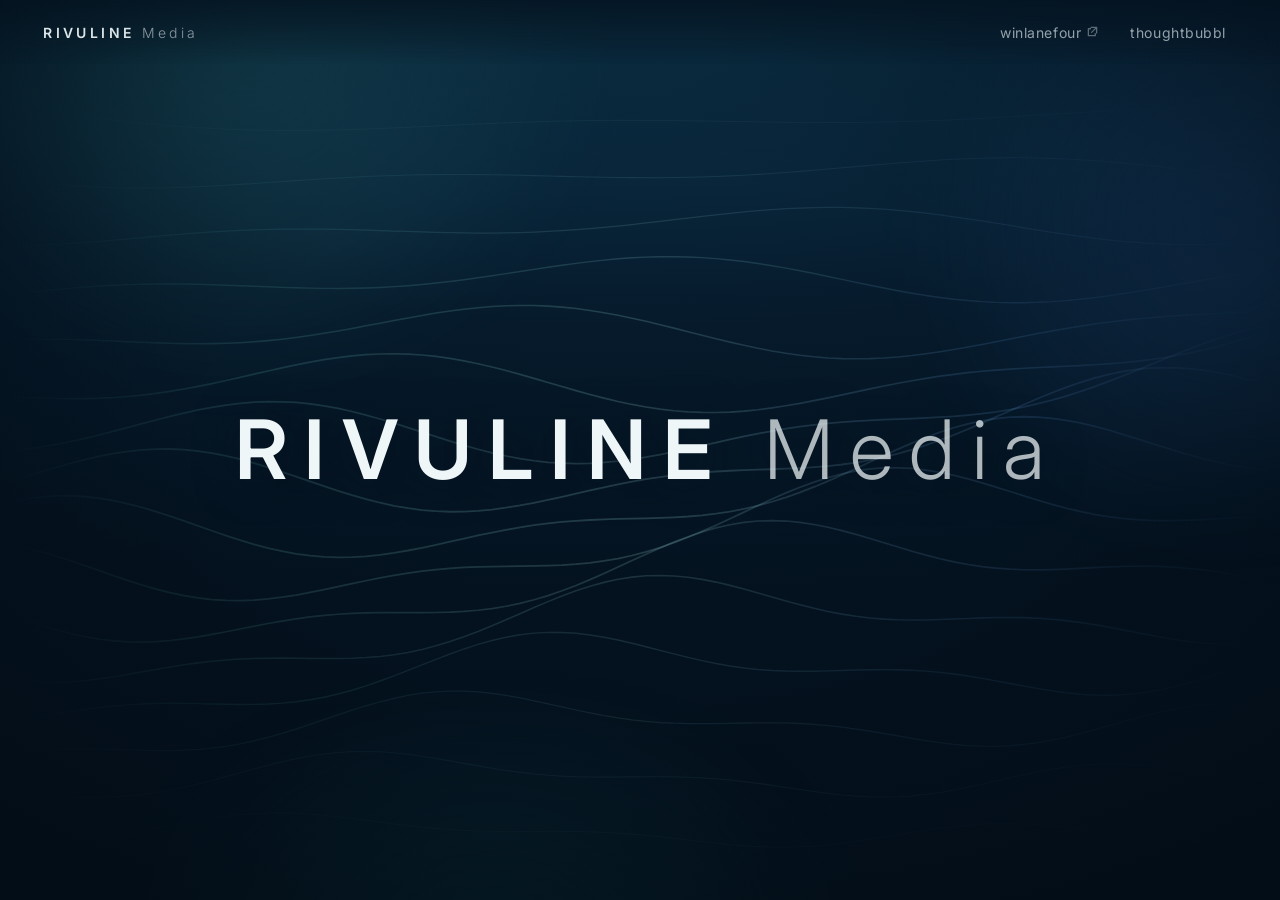
==== commit 8f83829d: "Add site nav with winlanefour and thoughtbubbl tabs Extract the shared shell (backdrop gradient, cau" ====
--- a/index.html
+++ b/index.html
@@ -19,233 +19,35 @@
 <link rel="preconnect" href="https://fonts.googleapis.com">
 <link rel="preconnect" href="https://fonts.gstatic.com" crossorigin>
 <link href="https://fonts.googleapis.com/css2?family=Inter:wght@300;400;600&display=swap" rel="stylesheet">
+<link rel="stylesheet" href="/assets/site.css">
+</head>
+<body class="home">
 
-<style>
-:root{
-  --deep:#04121f;
-  --text:#eef6f8;
-  --accent:#7fe0d8;
-}
-*,*::before,*::after{box-sizing:border-box}
-html,body{height:100%}
-body{
-  margin:0;
-  background:var(--deep);
-  color:var(--text);
-  font-family:"Inter",-apple-system,BlinkMacSystemFont,"Segoe UI",Roboto,Helvetica,Arial,sans-serif;
-  -webkit-font-smoothing:antialiased;
-  overflow:hidden;
-}
-
-.stage{
-  position:fixed;
-  inset:0;
-  display:grid;
-  place-items:center;
-  isolation:isolate;
-}
-
-/* ---- depth gradient ---- */
-.stage::before{
-  content:"";
-  position:absolute;inset:0;z-index:0;
-  background:
-    radial-gradient(120% 78% at 50% -12%, #10425a 0%, #0a2a40 34%, #061a2b 62%, #04121f 100%),
-    linear-gradient(180deg,#062033 0%,#04121f 70%,#020b14 100%);
-}
-
-/* ---- drifting light shafts (surface caustics) ---- */
-.caustics{
-  position:absolute;inset:-15%;z-index:1;
-  pointer-events:none;
-  filter:blur(46px);
-  opacity:.5;
-}
-.caustics i{
-  position:absolute;
-  display:block;
-  border-radius:50%;
-  mix-blend-mode:screen;
-}
-.c1{
-  width:62vw;height:52vw;left:2%;top:-14%;
-  background:radial-gradient(circle at 50% 50%, rgba(74,196,196,.42), rgba(74,196,196,0) 68%);
-  animation:drift1 26s ease-in-out infinite alternate;
-}
-.c2{
-  width:54vw;height:46vw;right:-6%;top:6%;
-  background:radial-gradient(circle at 50% 50%, rgba(56,128,214,.38), rgba(56,128,214,0) 68%);
-  animation:drift2 32s ease-in-out infinite alternate;
-}
-.c3{
-  width:70vw;height:40vw;left:14%;bottom:-18%;
-  background:radial-gradient(circle at 50% 50%, rgba(30,150,160,.3), rgba(30,150,160,0) 70%);
-  animation:drift3 38s ease-in-out infinite alternate;
-}
-@keyframes drift1{
-  from{transform:translate3d(0,0,0) scale(1)}
-  to{transform:translate3d(7vw,5vh,0) scale(1.14)}
-}
-@keyframes drift2{
-  from{transform:translate3d(0,0,0) scale(1.08)}
-  to{transform:translate3d(-8vw,7vh,0) scale(.94)}
-}
-@keyframes drift3{
-  from{transform:translate3d(0,0,0) scale(1)}
-  to{transform:translate3d(-6vw,-5vh,0) scale(1.12)}
-}
-
-/* ---- flowing current lines ---- */
-#waves{
-  position:absolute;inset:0;z-index:2;
-  width:100%;height:100%;
-  pointer-events:none;
-}
-
-/* ---- vignette + fine grain ---- */
-.stage::after{
-  content:"";
-  position:absolute;inset:0;z-index:3;
-  pointer-events:none;
-  background:
-    radial-gradient(78% 62% at 50% 46%, rgba(0,0,0,0) 42%, rgba(2,9,16,.55) 100%);
-}
-
-/* ---- wordmark ---- */
-.mark{
-  position:relative;z-index:4;
-  margin:0;
-  padding:0 24px;
-  text-align:center;
-  font-size:clamp(22px,7vw,82px);
-  font-weight:600;
-  letter-spacing:.2em;
-  text-indent:.2em;            /* balance the trailing letter-space */
-  line-height:1.25;
-  white-space:nowrap;
-  color:var(--text);
-  text-shadow:0 2px 40px rgba(4,18,31,.7);
-  opacity:0;
-  transform:translateY(14px);
-  animation:rise 1.8s cubic-bezier(.2,.7,.25,1) .25s forwards;
-}
-.mark .m{
-  font-weight:300;
-  color:rgba(238,246,248,.72);
-}
-@keyframes rise{to{opacity:1;transform:none}}
-
-@media (prefers-reduced-motion:reduce){
-  .caustics i{animation:none}
-  .mark{animation:none;opacity:1;transform:none}
-}
-</style>
-</head>
-<body>
-
-<div class="stage">
-  <div class="caustics" aria-hidden="true">
+<div class="backdrop" aria-hidden="true">
+  <div class="caustics">
     <i class="c1"></i><i class="c2"></i><i class="c3"></i>
   </div>
-
-  <canvas id="waves" aria-hidden="true"></canvas>
-
-  <h1 class="mark">RIVULINE <span class="m">Media</span></h1>
+  <canvas id="waves"></canvas>
 </div>
 
-<script>
-(function () {
-  var canvas = document.getElementById('waves');
-  var ctx = canvas.getContext('2d');
-  var reduce = window.matchMedia('(prefers-reduced-motion: reduce)');
+<header class="nav">
+  <a class="nav-brand" href="/">RIVULINE <span class="m">Media</span></a>
+  <nav class="nav-tabs" aria-label="Projects">
+    <a href="https://winlanefour.com" rel="noopener">
+      winlanefour
+      <svg class="ext" viewBox="0 0 12 12" aria-hidden="true" fill="none" stroke="currentColor" stroke-width="1.4" stroke-linecap="round" stroke-linejoin="round">
+        <path d="M4.5 1.5h6v6M10.5 1.5 5 7M9 8.2v2.3h-7.5V3h2.3"/>
+      </svg>
+      <span class="sr-only">(opens winlanefour.com)</span>
+    </a>
+    <a href="/thoughtbubbl/">thoughtbubbl</a>
+  </nav>
+</header>
 
-  var W = 0, H = 0, dpr = 1;
-  var LINES = 16;
+<main class="hero">
+  <h1 class="mark">RIVULINE <span class="m">Media</span></h1>
+</main>
 
-  function resize() {
-    dpr = Math.min(window.devicePixelRatio || 1, 2);
-    W = canvas.clientWidth;
-    H = canvas.clientHeight;
-    canvas.width = Math.round(W * dpr);
-    canvas.height = Math.round(H * dpr);
-    ctx.setTransform(dpr, 0, 0, dpr, 0, 0);
-  }
-
-  // Layered sines -> smooth, non-repeating-looking current
-  function offset(x, t, i) {
-    var k = 1 + i * 0.06;
-    return (
-      Math.sin(x * 0.0042 * k + t * 0.22 + i * 0.55) * 26 +
-      Math.sin(x * 0.0091 * k - t * 0.31 + i * 1.3) * 13 +
-      Math.sin(x * 0.0019 - t * 0.14 + i * 0.27) * 38
-    );
-  }
-
-  function draw(t) {
-    ctx.clearRect(0, 0, W, H);
-
-    for (var i = 0; i < LINES; i++) {
-      var p = i / (LINES - 1);            // 0 (top) -> 1 (bottom)
-      var baseY = H * (0.12 + p * 0.82);
-      var depth = Math.sin(p * Math.PI);  // strongest mid-frame
-
-      ctx.beginPath();
-      var step = 14;
-      for (var x = -40; x <= W + 40; x += step) {
-        var y = baseY + offset(x, t, i) * (0.45 + depth * 0.85);
-        if (x === -40) ctx.moveTo(x, y);
-        else ctx.lineTo(x, y);
-      }
-
-      var g = ctx.createLinearGradient(0, 0, W, 0);
-      var a = (0.05 + depth * 0.13) * (1 - p * 0.35);
-      g.addColorStop(0,    'rgba(127,224,216,0)');
-      g.addColorStop(0.2,  'rgba(127,224,216,' + a.toFixed(3) + ')');
-      g.addColorStop(0.5,  'rgba(168,238,235,' + (a * 1.35).toFixed(3) + ')');
-      g.addColorStop(0.8,  'rgba(108,168,230,' + a.toFixed(3) + ')');
-      g.addColorStop(1,    'rgba(108,168,230,0)');
-
-      ctx.strokeStyle = g;
-      ctx.lineWidth = 0.9 + depth * 0.9;
-      ctx.stroke();
-    }
-  }
-
-  var start = null, raf = null;
-  function frame(now) {
-    if (start === null) start = now;
-    draw((now - start) / 1000);
-    raf = requestAnimationFrame(frame);
-  }
-  function play() {
-    if (raf === null && !reduce.matches) raf = requestAnimationFrame(frame);
-  }
-  function pause() {
-    if (raf !== null) { cancelAnimationFrame(raf); raf = null; }
-  }
-
-  resize();
-  draw(0);
-  if (!reduce.matches) play();
-
-  var rt;
-  window.addEventListener('resize', function () {
-    clearTimeout(rt);
-    rt = setTimeout(function () { resize(); draw(raf === null ? 0 : performance.now() / 1000); }, 120);
-  });
-
-  document.addEventListener('visibilitychange', function () {
-    if (document.hidden) pause();
-    else { start = null; play(); }
-  });
-
-  if (reduce.addEventListener) {
-    reduce.addEventListener('change', function () {
-      if (reduce.matches) { pause(); draw(0); } else { start = null; play(); }
-    });
-  }
-})();
-</script>
-
+<script src="/assets/waves.js"></script>
 </body>
 </html>
--- a/assets/site.css
+++ b/assets/site.css
@@ -0,0 +1,488 @@
+/* ==========================================================================
+   RIVULINE Media — shared site shell
+   Tokens, animated underwater backdrop, nav, buttons, prose.
+   ========================================================================== */
+
+:root{
+  --deep:#04121f;
+  --deep-2:#061a2b;
+  --text:#eef6f8;
+  --muted:rgba(238,246,248,.62);
+  --faint:rgba(238,246,248,.38);
+  --accent:#7fe0d8;
+  --accent-dim:#6fd8d2;
+  --line:rgba(127,224,216,.16);
+  --panel:rgba(8,32,48,.52);
+  --nav-h:64px;
+  --measure:68ch;
+}
+
+*,*::before,*::after{box-sizing:border-box}
+
+html{scroll-behavior:smooth}
+
+body{
+  margin:0;
+  min-height:100%;
+  background:var(--deep);
+  color:var(--text);
+  font-family:"Inter",-apple-system,BlinkMacSystemFont,"Segoe UI",Roboto,Helvetica,Arial,sans-serif;
+  -webkit-font-smoothing:antialiased;
+  text-rendering:optimizeLegibility;
+}
+
+/* Home page is a fixed, non-scrolling splash. */
+body.home{height:100vh;height:100dvh;overflow:hidden}
+
+a{color:var(--accent);text-decoration-color:rgba(127,224,216,.35);text-underline-offset:3px}
+a:hover{text-decoration-color:var(--accent)}
+
+:focus-visible{
+  outline:2px solid var(--accent);
+  outline-offset:3px;
+  border-radius:4px;
+}
+
+/* --------------------------------------------------------------------------
+   Backdrop: depth gradient + drifting caustics + flowing current lines
+   -------------------------------------------------------------------------- */
+.backdrop{
+  position:fixed;
+  inset:0;
+  z-index:0;
+  pointer-events:none;
+  isolation:isolate;
+}
+.backdrop::before{
+  content:"";
+  position:absolute;inset:0;z-index:0;
+  background:
+    radial-gradient(120% 78% at 50% -12%, #10425a 0%, #0a2a40 34%, #061a2b 62%, #04121f 100%),
+    linear-gradient(180deg,#062033 0%,#04121f 70%,#020b14 100%);
+}
+.backdrop::after{
+  content:"";
+  position:absolute;inset:0;z-index:3;
+  background:radial-gradient(78% 62% at 50% 46%, rgba(0,0,0,0) 42%, rgba(2,9,16,.55) 100%);
+}
+
+.caustics{
+  position:absolute;inset:-15%;z-index:1;
+  filter:blur(46px);
+  opacity:.5;
+}
+.caustics i{
+  position:absolute;
+  display:block;
+  border-radius:50%;
+  mix-blend-mode:screen;
+}
+.c1{
+  width:62vw;height:52vw;left:2%;top:-14%;
+  background:radial-gradient(circle at 50% 50%, rgba(74,196,196,.42), rgba(74,196,196,0) 68%);
+  animation:drift1 26s ease-in-out infinite alternate;
+}
+.c2{
+  width:54vw;height:46vw;right:-6%;top:6%;
+  background:radial-gradient(circle at 50% 50%, rgba(56,128,214,.38), rgba(56,128,214,0) 68%);
+  animation:drift2 32s ease-in-out infinite alternate;
+}
+.c3{
+  width:70vw;height:40vw;left:14%;bottom:-18%;
+  background:radial-gradient(circle at 50% 50%, rgba(30,150,160,.3), rgba(30,150,160,0) 70%);
+  animation:drift3 38s ease-in-out infinite alternate;
+}
+@keyframes drift1{
+  from{transform:translate3d(0,0,0) scale(1)}
+  to{transform:translate3d(7vw,5vh,0) scale(1.14)}
+}
+@keyframes drift2{
+  from{transform:translate3d(0,0,0) scale(1.08)}
+  to{transform:translate3d(-8vw,7vh,0) scale(.94)}
+}
+@keyframes drift3{
+  from{transform:translate3d(0,0,0) scale(1)}
+  to{transform:translate3d(-6vw,-5vh,0) scale(1.12)}
+}
+
+#waves{
+  position:absolute;inset:0;z-index:2;
+  width:100%;height:100%;
+}
+
+/* Subpages need the copy to stay readable over the moving water. */
+body:not(.home) .caustics{opacity:.34}
+body:not(.home) #waves{opacity:.6}
+
+/* --------------------------------------------------------------------------
+   Nav
+   -------------------------------------------------------------------------- */
+.nav{
+  position:fixed;
+  top:0;left:0;right:0;
+  z-index:20;
+  min-height:var(--nav-h);
+  display:flex;
+  align-items:center;
+  gap:16px;
+  flex-wrap:wrap;
+  padding:12px clamp(16px,4vw,40px);
+  background:linear-gradient(180deg, rgba(4,18,31,.78) 0%, rgba(4,18,31,.34) 62%, rgba(4,18,31,0) 100%);
+  backdrop-filter:blur(10px);
+  -webkit-backdrop-filter:blur(10px);
+}
+
+.nav-brand{
+  font-size:14px;
+  font-weight:600;
+  letter-spacing:.24em;
+  text-indent:.24em;
+  color:var(--text);
+  text-decoration:none;
+  white-space:nowrap;
+  opacity:.92;
+  transition:opacity .2s ease;
+}
+.nav-brand:hover{opacity:1}
+.nav-brand .m{font-weight:300;color:var(--muted)}
+
+.nav-tabs{
+  display:flex;
+  align-items:center;
+  gap:4px;
+  margin-left:auto;
+  flex-wrap:wrap;
+}
+.nav-tabs a{
+  position:relative;
+  display:inline-flex;
+  align-items:center;
+  gap:6px;
+  padding:8px 14px;
+  border-radius:999px;
+  font-size:14px;
+  font-weight:400;
+  letter-spacing:.04em;
+  color:var(--muted);
+  text-decoration:none;
+  white-space:nowrap;
+  transition:color .2s ease, background-color .2s ease;
+}
+.nav-tabs a:hover{color:var(--text);background:rgba(127,224,216,.09)}
+.nav-tabs a[aria-current="page"]{
+  color:var(--text);
+  background:rgba(127,224,216,.13);
+  box-shadow:inset 0 0 0 1px var(--line);
+}
+.nav-tabs .ext{
+  width:11px;height:11px;
+  flex:none;
+  opacity:.6;
+  transform:translateY(-1px);
+}
+.nav-tabs a:hover .ext{opacity:.95}
+
+/* --------------------------------------------------------------------------
+   Home hero
+   -------------------------------------------------------------------------- */
+.hero{
+  position:relative;
+  z-index:4;
+  height:100vh;
+  height:100dvh;
+  display:grid;
+  place-items:center;
+}
+.mark{
+  margin:0;
+  padding:0 24px;
+  text-align:center;
+  font-size:clamp(22px,7vw,82px);
+  font-weight:600;
+  letter-spacing:.2em;
+  text-indent:.2em;            /* balance the trailing letter-space */
+  line-height:1.25;
+  white-space:nowrap;
+  color:var(--text);
+  text-shadow:0 2px 40px rgba(4,18,31,.7);
+  opacity:0;
+  transform:translateY(14px);
+  animation:rise 1.8s cubic-bezier(.2,.7,.25,1) .25s forwards;
+}
+.mark .m{
+  font-weight:300;
+  color:rgba(238,246,248,.72);
+}
+@keyframes rise{to{opacity:1;transform:none}}
+
+/* --------------------------------------------------------------------------
+   Subpage layout
+   -------------------------------------------------------------------------- */
+.page-wrap{
+  position:relative;
+  z-index:4;
+  min-height:100vh;
+  min-height:100dvh;
+  display:flex;
+  flex-direction:column;
+  padding:calc(var(--nav-h) + 28px) clamp(16px,5vw,40px) 0;
+}
+.page-wrap > main{flex:1 0 auto;width:100%}
+
+.site-foot{
+  flex:none;
+  width:100%;
+  max-width:var(--measure);
+  margin:72px auto 0;
+  padding:22px 0 40px;
+  border-top:1px solid rgba(127,224,216,.12);
+  display:flex;
+  flex-wrap:wrap;
+  gap:8px 20px;
+  align-items:center;
+  font-size:13px;
+  color:var(--faint);
+}
+.site-foot a{color:var(--muted);text-decoration:none}
+.site-foot a:hover{color:var(--accent)}
+.site-foot .spacer{margin-left:auto}
+
+/* --------------------------------------------------------------------------
+   Buttons
+   -------------------------------------------------------------------------- */
+.btn{
+  display:inline-flex;
+  align-items:center;
+  justify-content:center;
+  gap:10px;
+  padding:14px 24px;
+  border:1px solid var(--line);
+  border-radius:12px;
+  background:rgba(8,32,48,.5);
+  color:var(--text);
+  font:inherit;
+  font-size:15px;
+  font-weight:400;
+  line-height:1.2;
+  text-decoration:none;
+  cursor:pointer;
+  transition:transform .18s ease, border-color .2s ease, background-color .2s ease;
+}
+.btn:hover{
+  transform:translateY(-1px);
+  border-color:rgba(127,224,216,.34);
+  background:rgba(12,44,62,.62);
+}
+.btn:active{transform:none}
+
+.btn-store{
+  padding:12px 24px;
+  border-color:rgba(127,224,216,.3);
+  background:linear-gradient(180deg, rgba(127,224,216,.16), rgba(127,224,216,.06));
+  text-align:left;
+}
+.btn-store .apple{width:22px;height:26px;flex:none;fill:var(--text);opacity:.92}
+.btn-store .lines{display:flex;flex-direction:column;gap:1px}
+.btn-store .small{font-size:10px;letter-spacing:.09em;text-transform:uppercase;color:var(--muted)}
+.btn-store .big{font-size:17px;font-weight:600;letter-spacing:.01em}
+
+/* Placeholder links are inert until a real destination exists. */
+.btn[aria-disabled="true"]{
+  cursor:not-allowed;
+  opacity:.72;
+  filter:saturate(.7);
+}
+.btn[aria-disabled="true"]:hover{transform:none;background:linear-gradient(180deg, rgba(127,224,216,.16), rgba(127,224,216,.06))}
+
+/* --------------------------------------------------------------------------
+   Prose (privacy policy)
+   -------------------------------------------------------------------------- */
+.prose{
+  max-width:var(--measure);
+  margin:0 auto;
+  font-size:16px;
+  line-height:1.75;
+  color:rgba(238,246,248,.84);
+}
+.prose h1{
+  margin:0 0 10px;
+  font-size:clamp(28px,5vw,42px);
+  font-weight:600;
+  letter-spacing:-.01em;
+  line-height:1.15;
+  color:var(--text);
+}
+.prose h2{
+  margin:44px 0 12px;
+  font-size:19px;
+  font-weight:600;
+  letter-spacing:.01em;
+  color:var(--text);
+}
+.prose h3{
+  margin:28px 0 8px;
+  font-size:16px;
+  font-weight:600;
+  color:var(--text);
+}
+.prose p{margin:0 0 16px}
+.prose ul{margin:0 0 16px;padding-left:22px}
+.prose li{margin:0 0 8px}
+.prose li::marker{color:rgba(127,224,216,.5)}
+.prose strong{color:var(--text);font-weight:600}
+.prose hr{
+  margin:40px 0;
+  border:0;
+  border-top:1px solid rgba(127,224,216,.12);
+}
+.eyebrow{
+  margin:0 0 14px;
+  font-size:12px;
+  font-weight:600;
+  letter-spacing:.2em;
+  text-transform:uppercase;
+  color:var(--accent-dim);
+}
+.dateline{
+  margin:0 0 34px;
+  font-size:14px;
+  color:var(--faint);
+}
+
+.callout{
+  margin:0 0 32px;
+  padding:20px 22px;
+  border:1px solid var(--line);
+  border-left:2px solid var(--accent-dim);
+  border-radius:12px;
+  background:var(--panel);
+}
+.callout p:last-child{margin-bottom:0}
+
+/* Spots that still need a real value before launch. */
+.ph{
+  padding:1px 7px;
+  border:1px dashed rgba(127,224,216,.45);
+  border-radius:5px;
+  background:rgba(127,224,216,.08);
+  font-size:.92em;
+  letter-spacing:.02em;
+  color:var(--accent);
+  white-space:nowrap;
+}
+
+/* --------------------------------------------------------------------------
+   Motion preferences
+   -------------------------------------------------------------------------- */
+@media (prefers-reduced-motion:reduce){
+  html{scroll-behavior:auto}
+  .caustics i{animation:none}
+  .mark{animation:none;opacity:1;transform:none}
+  .btn:hover{transform:none}
+}
+
+/* Visually hidden, still announced by screen readers. */
+.sr-only{
+  position:absolute;
+  width:1px;height:1px;
+  margin:-1px;padding:0;
+  overflow:hidden;
+  clip:rect(0 0 0 0);
+  clip-path:inset(50%);
+  white-space:nowrap;
+  border:0;
+}
+
+/* --------------------------------------------------------------------------
+   thoughtbubbl product page
+   -------------------------------------------------------------------------- */
+.product{
+  max-width:620px;
+  margin:0 auto;
+  padding:clamp(24px,7vh,72px) 0 0;
+  text-align:center;
+}
+
+.app-icon{
+  width:clamp(104px,26vw,132px);
+  height:clamp(104px,26vw,132px);
+  margin:0 auto 26px;
+  display:block;
+  border-radius:24%;
+  box-shadow:
+    0 18px 50px rgba(2,9,16,.62),
+    inset 0 0 0 1px rgba(127,224,216,.22);
+}
+
+.product h1{
+  margin:0 0 12px;
+  font-size:clamp(30px,7vw,46px);
+  font-weight:600;
+  letter-spacing:-.015em;
+  line-height:1.1;
+}
+.tagline{
+  max-width:42ch;
+  margin:0 auto 34px;
+  font-size:clamp(15px,2.4vw,17px);
+  line-height:1.7;
+  color:var(--muted);
+}
+
+.actions{
+  display:flex;
+  flex-wrap:wrap;
+  gap:14px;
+  justify-content:center;
+  align-items:stretch;
+}
+.actions .btn{flex:0 1 auto}
+
+.note{
+  margin:20px 0 0;
+  font-size:13px;
+  line-height:1.6;
+  color:var(--faint);
+}
+
+/* A dashed frame marks everything on this page that is still stand-in content. */
+.placeholder-frame{
+  position:relative;
+  display:inline-block;
+  padding:10px;
+  border:1px dashed rgba(127,224,216,.3);
+  border-radius:28px;
+}
+.placeholder-frame .tag{
+  position:absolute;
+  left:50%;
+  bottom:-9px;
+  transform:translateX(-50%);
+  padding:1px 9px;
+  border-radius:999px;
+  background:var(--deep-2);
+  box-shadow:inset 0 0 0 1px rgba(127,224,216,.3);
+  font-size:10px;
+  letter-spacing:.14em;
+  text-transform:uppercase;
+  color:var(--accent-dim);
+  white-space:nowrap;
+}
+
+/* The icon's own bottom margin belongs outside the placeholder frame. */
+.placeholder-frame{margin:0 0 34px}
+.placeholder-frame .app-icon{margin-bottom:0}
+
+/* --------------------------------------------------------------------------
+   Narrow screens: the nav wraps to two rows, so content needs more clearance.
+   -------------------------------------------------------------------------- */
+@media (max-width:560px){
+  :root{--nav-h:96px}
+  .nav{gap:10px;justify-content:center;padding-bottom:10px}
+  .nav-brand{width:100%;text-align:center;font-size:13px}
+  .nav-tabs{margin:0 auto;justify-content:center}
+  .nav-tabs a{padding:7px 12px;font-size:13.5px}
+  .prose{font-size:15.5px}
+  .actions .btn{width:100%;max-width:320px}
+  .site-foot{margin-top:56px}
+}
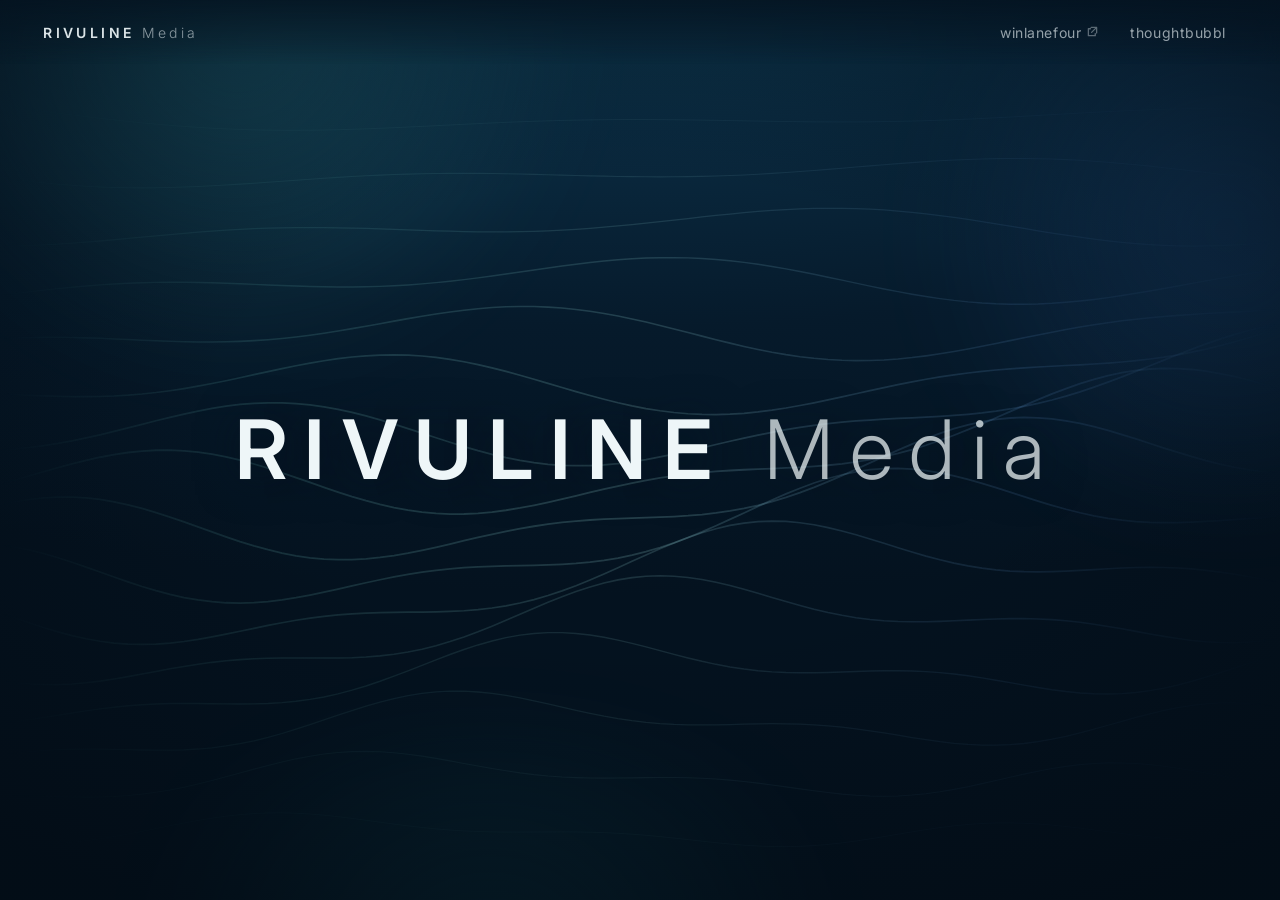
==== commit 12f6543a: "Use a fish favicon and real artwork for the thoughtbubbl icon Favicon becomes fish line art across a" ====
--- a/index.html
+++ b/index.html
@@ -14,7 +14,7 @@
 <meta name="twitter:card" content="summary">
 
 <link rel="canonical" href="https://rivuline.com/">
-<link rel="icon" href="data:image/svg+xml,%3Csvg xmlns='http://www.w3.org/2000/svg' viewBox='0 0 32 32'%3E%3Crect width='32' height='32' rx='8' fill='%2304121f'/%3E%3Cpath d='M4 19c3.5-6 7 3 10.5-1.5S21 21 28 13' fill='none' stroke='%236fd8d2' stroke-width='2.4' stroke-linecap='round'/%3E%3C/svg%3E">
+<link rel="icon" href="data:image/svg+xml,%3Csvg xmlns='http://www.w3.org/2000/svg' viewBox='0 0 32 32'%3E%3Crect width='32' height='32' rx='8' fill='%2304121f'/%3E%3Cg fill='none' stroke='%236fd8d2' stroke-width='2' stroke-linecap='round' stroke-linejoin='round'%3E%3Cpath d='M9.5 16c3.5-6 12-6 17 0-5 6-13.5 6-17 0z'/%3E%3Cpath d='M9.5 16 5 12.5v7z'/%3E%3C/g%3E%3Ccircle cx='22.2' cy='15.3' r='1.25' fill='%236fd8d2'/%3E%3C/svg%3E">
 
 <link rel="preconnect" href="https://fonts.googleapis.com">
 <link rel="preconnect" href="https://fonts.gstatic.com" crossorigin>
--- a/assets/site.css
+++ b/assets/site.css
@@ -406,12 +406,13 @@
 .app-icon{
   width:clamp(104px,26vw,132px);
   height:clamp(104px,26vw,132px);
-  margin:0 auto 26px;
+  margin:0 auto 30px;
   display:block;
   border-radius:24%;
-  box-shadow:
-    0 18px 50px rgba(2,9,16,.62),
-    inset 0 0 0 1px rgba(127,224,216,.22);
+  border:1px solid rgba(127,224,216,.18);
+  box-shadow:0 18px 50px rgba(2,9,16,.62);
+  object-fit:cover;
+  overflow:hidden;
 }
 
 .product h1{
@@ -444,34 +445,6 @@
   line-height:1.6;
   color:var(--faint);
 }
-
-/* A dashed frame marks everything on this page that is still stand-in content. */
-.placeholder-frame{
-  position:relative;
-  display:inline-block;
-  padding:10px;
-  border:1px dashed rgba(127,224,216,.3);
-  border-radius:28px;
-}
-.placeholder-frame .tag{
-  position:absolute;
-  left:50%;
-  bottom:-9px;
-  transform:translateX(-50%);
-  padding:1px 9px;
-  border-radius:999px;
-  background:var(--deep-2);
-  box-shadow:inset 0 0 0 1px rgba(127,224,216,.3);
-  font-size:10px;
-  letter-spacing:.14em;
-  text-transform:uppercase;
-  color:var(--accent-dim);
-  white-space:nowrap;
-}
-
-/* The icon's own bottom margin belongs outside the placeholder frame. */
-.placeholder-frame{margin:0 0 34px}
-.placeholder-frame .app-icon{margin-bottom:0}
 
 /* --------------------------------------------------------------------------
    Narrow screens: the nav wraps to two rows, so content needs more clearance.
@@ -486,3 +459,84 @@
   .actions .btn{width:100%;max-width:320px}
   .site-foot{margin-top:56px}
 }
+
+/* --------------------------------------------------------------------------
+   Tables in prose — scroll horizontally rather than squeezing on phones.
+   -------------------------------------------------------------------------- */
+.table-wrap{
+  margin:0 0 24px;
+  overflow-x:auto;
+  border:1px solid var(--line);
+  border-radius:12px;
+  background:var(--panel);
+  -webkit-overflow-scrolling:touch;
+}
+.table-wrap table{
+  width:100%;
+  min-width:440px;
+  border-collapse:collapse;
+  font-size:14.5px;
+  line-height:1.55;
+}
+.table-wrap th,
+.table-wrap td{
+  padding:12px 16px;
+  text-align:left;
+  vertical-align:top;
+  border-bottom:1px solid rgba(127,224,216,.1);
+}
+.table-wrap thead th{
+  font-size:11.5px;
+  font-weight:600;
+  letter-spacing:.12em;
+  text-transform:uppercase;
+  color:var(--accent-dim);
+  background:rgba(127,224,216,.05);
+  white-space:nowrap;
+}
+.table-wrap tbody tr:last-child td{border-bottom:0}
+.table-wrap td:first-child{color:var(--text)}
+
+/* Yes/no answers in the "leaves your device" column. */
+.never{color:var(--accent);white-space:nowrap}
+.maybe{color:rgba(238,246,248,.72)}
+
+/* --------------------------------------------------------------------------
+   Contact card — the support page's primary call to action
+   -------------------------------------------------------------------------- */
+.contact-card{
+  margin:0 0 36px;
+  padding:24px 26px;
+  border:1px solid rgba(127,224,216,.24);
+  border-radius:14px;
+  background:linear-gradient(180deg, rgba(127,224,216,.1), rgba(8,32,48,.5));
+  text-align:center;
+}
+.contact-label{
+  margin:0 0 8px !important;
+  font-size:11.5px;
+  font-weight:600;
+  letter-spacing:.16em;
+  text-transform:uppercase;
+  color:var(--accent-dim);
+}
+.contact-value{
+  margin:0 0 8px !important;
+  font-size:clamp(18px,4.2vw,24px);
+  font-weight:600;
+  line-height:1.3;
+  word-break:break-word;
+}
+.contact-value a{
+  color:var(--text);
+  text-decoration:none;
+  border-bottom:1px solid rgba(127,224,216,.4);
+  padding-bottom:2px;
+  transition:color .2s ease, border-color .2s ease;
+}
+.contact-value a:hover{color:var(--accent);border-color:var(--accent)}
+.contact-meta{
+  margin:0 !important;
+  font-size:13px;
+  color:var(--faint);
+}
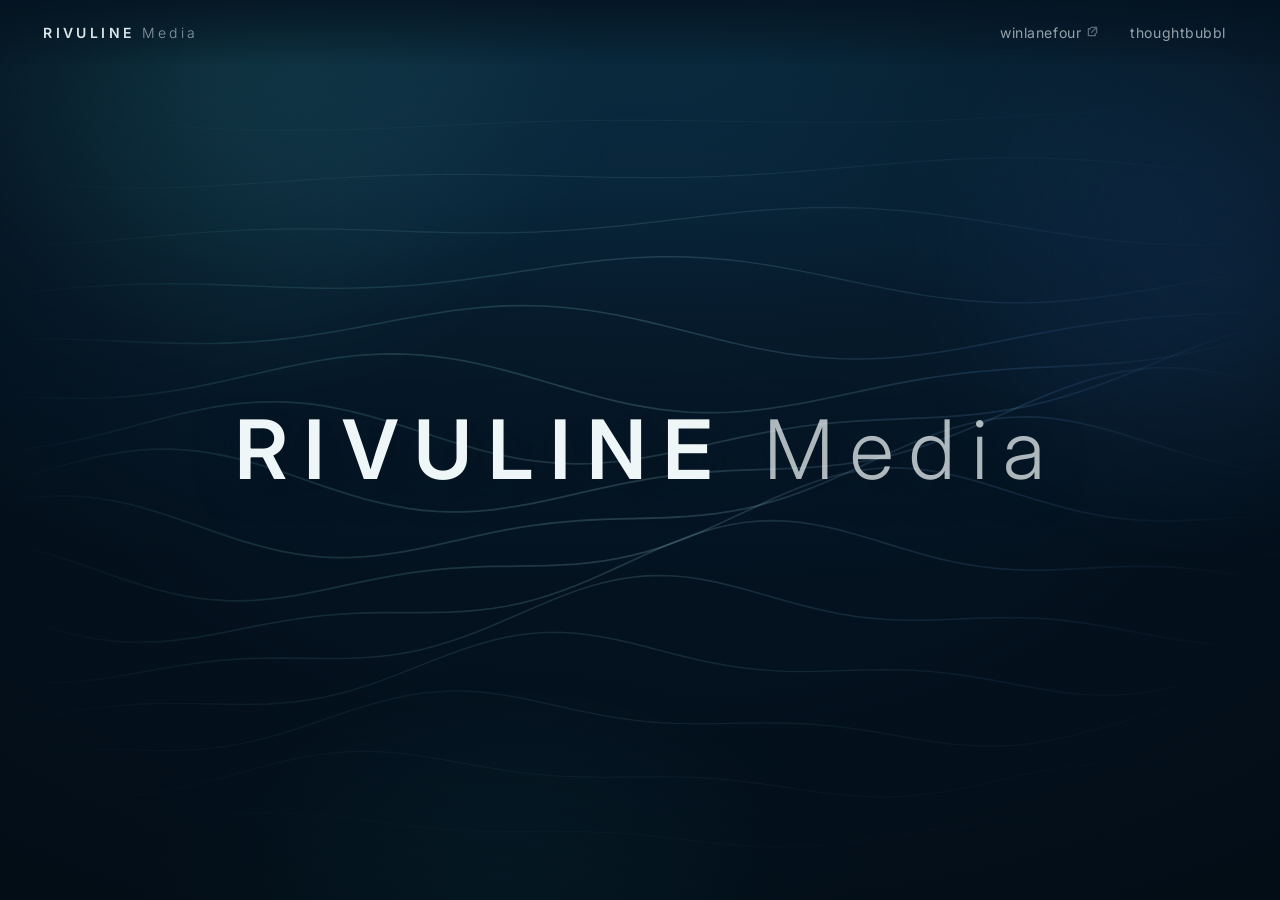
==== commit 5c8a8f2b: "Open winlanefour links in a new tab, use a fish favicon, new app icon - All winlanefour.com links (n" ====
--- a/index.html
+++ b/index.html
@@ -14,7 +14,7 @@
 <meta name="twitter:card" content="summary">
 
 <link rel="canonical" href="https://rivuline.com/">
-<link rel="icon" href="data:image/svg+xml,%3Csvg xmlns='http://www.w3.org/2000/svg' viewBox='0 0 32 32'%3E%3Crect width='32' height='32' rx='8' fill='%2304121f'/%3E%3Cg fill='none' stroke='%236fd8d2' stroke-width='2' stroke-linecap='round' stroke-linejoin='round'%3E%3Cpath d='M9.5 16c3.5-6 12-6 17 0-5 6-13.5 6-17 0z'/%3E%3Cpath d='M9.5 16 5 12.5v7z'/%3E%3C/g%3E%3Ccircle cx='22.2' cy='15.3' r='1.25' fill='%236fd8d2'/%3E%3C/svg%3E">
+<link rel="icon" href="data:image/svg+xml,%3Csvg xmlns='http://www.w3.org/2000/svg' viewBox='0 0 32 32'%3E%3Crect width='32' height='32' rx='8' fill='%2304121f'/%3E%3Cpath d='M5 16c4-6.5 11-6.5 14.5 0C16 22.5 9 22.5 5 16Z' fill='%236fd8d2'/%3E%3Cpath d='M19 16l8-5v10Z' fill='%236ca8e6'/%3E%3Ccircle cx='10' cy='14.8' r='1.3' fill='%2304121f'/%3E%3C/svg%3E">
 
 <link rel="preconnect" href="https://fonts.googleapis.com">
 <link rel="preconnect" href="https://fonts.gstatic.com" crossorigin>
@@ -33,7 +33,7 @@
 <header class="nav">
   <a class="nav-brand" href="/">RIVULINE <span class="m">Media</span></a>
   <nav class="nav-tabs" aria-label="Projects">
-    <a href="https://winlanefour.com" rel="noopener">
+    <a href="https://winlanefour.com" target="_blank" rel="noopener noreferrer">
       winlanefour
       <svg class="ext" viewBox="0 0 12 12" aria-hidden="true" fill="none" stroke="currentColor" stroke-width="1.4" stroke-linecap="round" stroke-linejoin="round">
         <path d="M4.5 1.5h6v6M10.5 1.5 5 7M9 8.2v2.3h-7.5V3h2.3"/>
--- a/assets/site.css
+++ b/assets/site.css
@@ -406,13 +406,15 @@
 .app-icon{
   width:clamp(104px,26vw,132px);
   height:clamp(104px,26vw,132px);
-  margin:0 auto 30px;
+  margin:0 auto 26px;
   display:block;
   border-radius:24%;
-  border:1px solid rgba(127,224,216,.18);
-  box-shadow:0 18px 50px rgba(2,9,16,.62);
+  /* The icon is a raster image, so the hairline ring sits outside it — an
+     inset shadow would paint behind the bitmap and never show. */
   object-fit:cover;
-  overflow:hidden;
+  box-shadow:
+    0 18px 50px rgba(2,9,16,.62),
+    0 0 0 1px rgba(127,224,216,.22);
 }
 
 .product h1{
@@ -445,6 +447,34 @@
   line-height:1.6;
   color:var(--faint);
 }
+
+/* A dashed frame marks everything on this page that is still stand-in content. */
+.placeholder-frame{
+  position:relative;
+  display:inline-block;
+  padding:10px;
+  border:1px dashed rgba(127,224,216,.3);
+  border-radius:28px;
+}
+.placeholder-frame .tag{
+  position:absolute;
+  left:50%;
+  bottom:-9px;
+  transform:translateX(-50%);
+  padding:1px 9px;
+  border-radius:999px;
+  background:var(--deep-2);
+  box-shadow:inset 0 0 0 1px rgba(127,224,216,.3);
+  font-size:10px;
+  letter-spacing:.14em;
+  text-transform:uppercase;
+  color:var(--accent-dim);
+  white-space:nowrap;
+}
+
+/* The icon's own bottom margin belongs outside the placeholder frame. */
+.placeholder-frame{margin:0 0 34px}
+.placeholder-frame .app-icon{margin-bottom:0}
 
 /* --------------------------------------------------------------------------
    Narrow screens: the nav wraps to two rows, so content needs more clearance.
